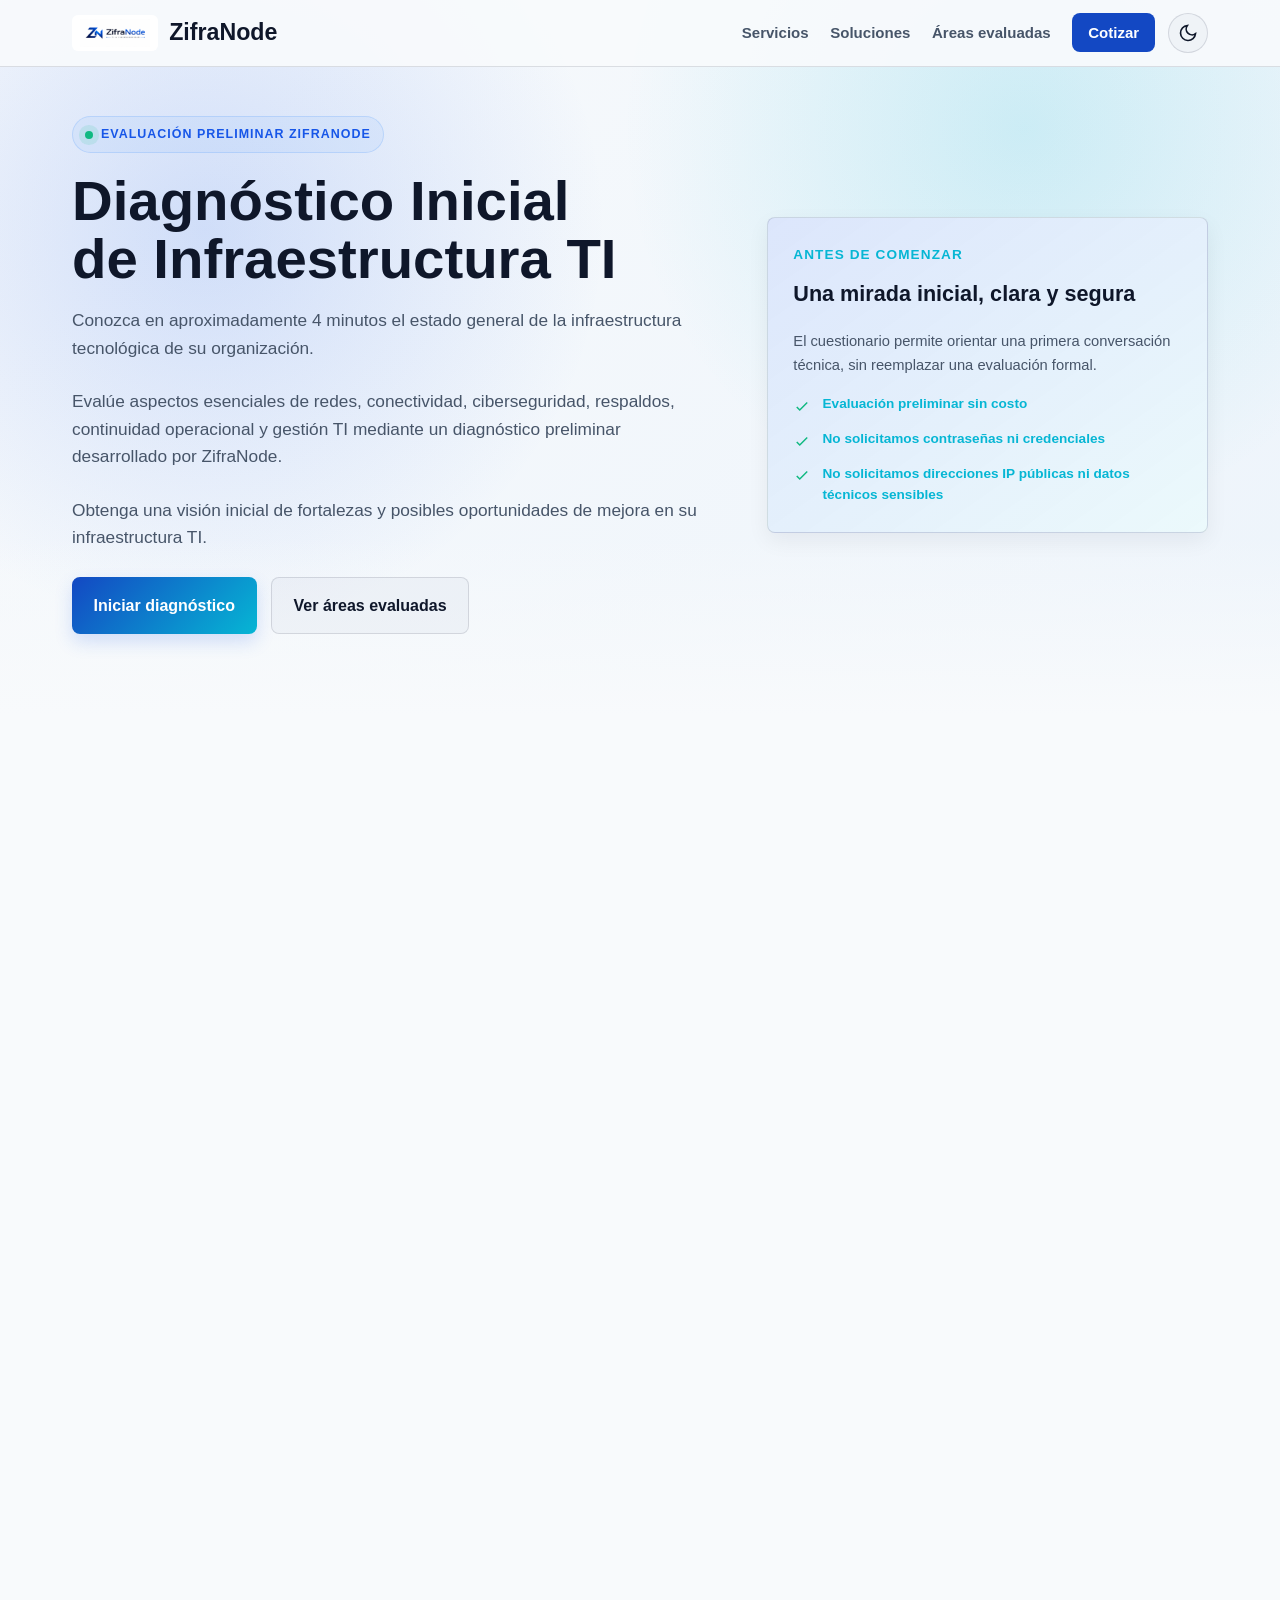
==== diagnostico/index.html @ 07d6a4cb "fix: corregir ruta pública de diagnóstico" ====
<!DOCTYPE html>
<html lang="es">

<head>
    <base href="/">
    <meta charset="UTF-8">
    <meta name="viewport" content="width=device-width, initial-scale=1.0">
    <title>Diagnóstico de Infraestructura TI | ZifraNode</title>
    <meta name="description" content="Evalúe de forma preliminar el estado de su red, ciberseguridad, respaldos y continuidad operacional con el Diagnóstico Inicial de Infraestructura TI de ZifraNode.">
    <meta name="author" content="ZifraNode">
    <meta property="og:title" content="Diagnóstico de Infraestructura TI | ZifraNode">
    <meta property="og:description" content="Evalúe de forma preliminar el estado de su red, ciberseguridad, respaldos y continuidad operacional con ZifraNode.">
    <meta property="og:type" content="website">
    <meta property="og:url" content="https://zifranode.cl/diagnostico">
    <meta property="og:image" content="https://zifranode.cl/logo.png">
    <link rel="canonical" href="https://zifranode.cl/diagnostico">
    <link rel="stylesheet" href="styles.css">
    <link rel="icon" type="image/png" href="logo_favicon.png">
</head>

<body>
    <header class="header">
        <div class="container">
            <div class="header-content">
                <a href="index.html" class="logo" aria-label="Ir al inicio de ZifraNode">
                    <img src="logo_header.png" alt="ZifraNode" class="logo-mark">
                    <span class="logo-text">ZifraNode</span>
                </a>
                <nav class="nav" aria-label="Navegación principal">
                    <ul class="nav-list">
                        <li><a href="index.html#servicios" class="nav-link">Servicios</a></li>
                        <li><a href="index.html#soluciones" class="nav-link">Soluciones</a></li>
                        <li><a href="#areas" class="nav-link">Áreas evaluadas</a></li>
                        <li><a href="index.html#contacto" class="nav-link btn-contact">Cotizar</a></li>
                    </ul>
                    <button id="theme-toggle" class="theme-toggle" aria-label="Cambiar tema">
                        <svg class="sun-icon" width="20" height="20" viewBox="0 0 24 24" fill="none" stroke="currentColor" stroke-width="2" aria-hidden="true"><circle cx="12" cy="12" r="5"></circle><line x1="12" y1="1" x2="12" y2="3"></line><line x1="12" y1="21" x2="12" y2="23"></line><line x1="4.22" y1="4.22" x2="5.64" y2="5.64"></line><line x1="18.36" y1="18.36" x2="19.78" y2="19.78"></line><line x1="1" y1="12" x2="3" y2="12"></line><line x1="21" y1="12" x2="23" y2="12"></line></svg>
                        <svg class="moon-icon" width="20" height="20" viewBox="0 0 24 24" fill="none" stroke="currentColor" stroke-width="2" aria-hidden="true"><path d="M21 12.79A9 9 0 1 1 11.21 3 7 7 0 0 0 21 12.79z"></path></svg>
                    </button>
                    <button class="mobile-toggle" aria-label="Abrir menú" aria-expanded="false"><span></span><span></span><span></span></button>
                </nav>
            </div>
        </div>
    </header>

    <main>
        <section class="hero diagnostic-hero" aria-labelledby="diagnostic-title">
            <div class="container hero-grid">
                <div class="hero-content">
                    <div class="hero-badge"><span class="badge-dot"></span><span>Evaluación preliminar ZifraNode</span></div>
                    <h1 id="diagnostic-title" class="hero-title">Diagnóstico Inicial de Infraestructura TI</h1>
                    <p class="hero-subtitle">Conozca en aproximadamente 4 minutos el estado general de la infraestructura tecnológica de su organización.</p>
                    <p class="hero-subtitle">Evalúe aspectos esenciales de redes, conectividad, ciberseguridad, respaldos, continuidad operacional y gestión TI mediante un diagnóstico preliminar desarrollado por ZifraNode.</p>
                    <p class="hero-subtitle">Obtenga una visión inicial de fortalezas y posibles oportunidades de mejora en su infraestructura TI.</p>
                    <div class="hero-cta"><a href="#" class="btn btn-primary" data-diagnostic-cta>Iniciar diagnóstico</a><a href="#areas" class="btn btn-secondary">Ver áreas evaluadas</a></div>
                </div>
                <aside class="signal-card brand-card diagnostic-summary" aria-label="Resumen del diagnóstico">
                    <span class="section-kicker">Antes de comenzar</span>
                    <h2>Una mirada inicial, clara y segura</h2>
                    <p>El cuestionario permite orientar una primera conversación técnica, sin reemplazar una evaluación formal.</p>
                    <ul class="diagnostic-summary-list">
                        <li><svg viewBox="0 0 24 24" fill="none" stroke="currentColor" stroke-width="2" aria-hidden="true"><path d="m5 12 4 4L19 6"></path></svg><span>Evaluación preliminar sin costo</span></li>
                        <li><svg viewBox="0 0 24 24" fill="none" stroke="currentColor" stroke-width="2" aria-hidden="true"><path d="m5 12 4 4L19 6"></path></svg><span>No solicitamos contraseñas ni credenciales</span></li>
                        <li><svg viewBox="0 0 24 24" fill="none" stroke="currentColor" stroke-width="2" aria-hidden="true"><path d="m5 12 4 4L19 6"></path></svg><span>No solicitamos direcciones IP públicas ni datos técnicos sensibles</span></li>
                    </ul>
                </aside>
            </div>
        </section>

        <section class="services" aria-labelledby="trust-title">
            <div class="container">
                <div class="section-header"><span class="section-kicker">Diseñado para orientar</span><h2 id="trust-title" class="section-title">Una primera señal para tomar mejores decisiones</h2></div>
                <div class="diagnostic-trust-grid">
                    <article class="diagnostic-trust-item"><svg viewBox="0 0 24 24" fill="none" stroke="currentColor" stroke-width="2" aria-hidden="true"><circle cx="12" cy="12" r="9"></circle><path d="M12 7v5l3 2"></path></svg><div><strong>Aproximadamente 4 minutos</strong><span>Un cuestionario breve y directo.</span></div></article>
                    <article class="diagnostic-trust-item"><svg viewBox="0 0 24 24" fill="none" stroke="currentColor" stroke-width="2" aria-hidden="true"><path d="M20 12v7a2 2 0 0 1-2 2H6a2 2 0 0 1-2-2v-7"></path><path d="M8 7V5a4 4 0 0 1 8 0v2"></path><rect x="6" y="7" width="12" height="8" rx="1"></rect></svg><div><strong>Información cuidada</strong><span>No se solicitan credenciales, IP públicas ni información sensible.</span></div></article>
                    <article class="diagnostic-trust-item"><svg viewBox="0 0 24 24" fill="none" stroke="currentColor" stroke-width="2" aria-hidden="true"><path d="M4 19V5"></path><path d="M4 19h16"></path><path d="m7 15 4-4 3 2 4-5"></path></svg><div><strong>Evaluación preliminar</strong><span>Sus respuestas serán analizadas para identificar fortalezas y áreas que podrían requerir revisión.</span></div></article>
                </div>
            </div>
        </section>

        <section id="areas" class="solutions" aria-labelledby="areas-title">
            <div class="container"><div class="section-header"><span class="section-kicker">Áreas evaluadas</span><h2 id="areas-title" class="section-title">Aspectos esenciales de su operación tecnológica</h2><p class="section-subtitle">Estas áreas sirven como guía inicial; no corresponden a una auditoría formal.</p></div>
                <div class="diagnostic-areas-grid">
                    <article class="diagnostic-area"><svg viewBox="0 0 24 24" fill="none" stroke="currentColor" stroke-width="2" aria-hidden="true"><rect x="3" y="3" width="18" height="6" rx="1"></rect><rect x="3" y="15" width="18" height="6" rx="1"></rect><path d="M7 6h.01M7 18h.01M11 6h6M11 18h6"></path></svg><h3>Red y conectividad</h3><p>Infraestructura de red, segmentación, cobertura WiFi y documentación.</p></article>
                    <article class="diagnostic-area"><svg viewBox="0 0 24 24" fill="none" stroke="currentColor" stroke-width="2" aria-hidden="true"><path d="M12 22s8-4 8-10V5l-8-3-8 3v7c0 6 8 10 8 10z"></path><path d="m9 12 2 2 4-4"></path></svg><h3>Ciberseguridad</h3><p>Controles perimetrales y autenticación multifactor.</p></article>
                    <article class="diagnostic-area"><svg viewBox="0 0 24 24" fill="none" stroke="currentColor" stroke-width="2" aria-hidden="true"><path d="M4 4h16v12H4z"></path><path d="M8 20h8M12 16v4"></path><path d="M8 8h8M8 11h5"></path></svg><h3>Respaldos</h3><p>Frecuencia de respaldo y capacidad de restauración.</p></article>
                    <article class="diagnostic-area"><svg viewBox="0 0 24 24" fill="none" stroke="currentColor" stroke-width="2" aria-hidden="true"><path d="M13 2 4 14h7l-1 8 9-12h-7z"></path></svg><h3>Continuidad operacional</h3><p>UPS, conectividad alternativa y procedimientos de contingencia.</p></article>
                    <article class="diagnostic-area"><svg viewBox="0 0 24 24" fill="none" stroke="currentColor" stroke-width="2" aria-hidden="true"><circle cx="12" cy="7" r="4"></circle><path d="M5.5 21a6.5 6.5 0 0 1 13 0"></path></svg><h3>Gestión TI</h3><p>Administración, soporte y mantenimiento preventivo.</p></article>
                </div>
            </div>
        </section>

        <section class="process diagnostic-process" aria-labelledby="process-title"><div class="container"><div class="section-header"><span class="section-kicker">Cómo funciona</span><h2 id="process-title" class="section-title">Tres pasos para una primera orientación</h2></div><div class="process-grid">
            <article class="process-step"><span>1</span><h3>Complete el diagnóstico</h3><p>Responda un breve cuestionario sobre la infraestructura tecnológica de su organización.</p></article>
            <article class="process-step"><span>2</span><h3>Procesamos sus respuestas</h3><p>ZifraNode aplica una metodología preliminar para identificar fortalezas, oportunidades de mejora y áreas que requieren mayor revisión.</p></article>
            <article class="process-step"><span>3</span><h3>Revise los próximos pasos</h3><p>Si lo solicita, ZifraNode puede revisar los resultados y orientar una evaluación técnica posterior.</p></article>
        </div></div></section>

        <section class="cta-band"><div class="container cta-content"><div><span class="section-kicker light">Diagnóstico inicial</span><h2>Comience con una visión general de su infraestructura TI.</h2><p>El cuestionario toma aproximadamente 4 minutos.</p></div><a href="#" class="btn btn-light" data-diagnostic-cta>Iniciar diagnóstico</a></div></section>

        <section class="diagnostic-note" aria-label="Información importante"><div class="container diagnostic-note-grid"><aside class="diagnostic-disclaimer"><h2>Alcance del diagnóstico</h2><p>Este diagnóstico tiene carácter preliminar y orientativo. Se basa exclusivamente en la información proporcionada por quien responde y no constituye una auditoría técnica, certificación, pentest ni evaluación formal de cumplimiento normativo.</p></aside><aside class="diagnostic-privacy"><h2>Privacidad</h2><p>Los datos proporcionados serán utilizados por ZifraNode SpA para gestionar el diagnóstico, elaborar una evaluación preliminar y atender solicitudes de contacto asociadas. No solicitamos ni almacenamos en esta landing información técnica sensible.</p></aside></div></section>
    </main>

    <footer class="footer"><div class="container"><div class="footer-content"><div class="footer-brand"><div class="footer-brand-name">ZifraNode</div><p>Infraestructura TI, redes, seguridad electrónica, automatización, soporte y monitoreo.</p></div><div class="footer-links"><div class="footer-column"><h4>Servicios</h4><ul><li><a href="index.html#servicios">Redes y WiFi</a></li><li><a href="index.html#servicios">Cableado estructurado</a></li><li><a href="index.html#servicios">CCTV y acceso</a></li></ul></div><div class="footer-column"><h4>Clientes</h4><ul><li><a href="index.html#soluciones">Empresas</a></li><li><a href="index.html#soluciones">Locales comerciales</a></li><li><a href="index.html#soluciones">Condominios y hogares</a></li></ul></div><div class="footer-column"><h4>Contacto</h4><ul><li><a href="mailto:contacto@zifranode.cl">contacto@zifranode.cl</a></li><li><a href="index.html#contacto">Solicitar cotización</a></li><li><a href="index.html#proceso">Proceso de trabajo</a></li></ul></div></div></div><div class="footer-bottom"><p>&copy; 2026 ZifraNode. Todos los derechos reservados.</p></div></div></footer>

    <script src="script.js"></script>
    <script src="diagnostico.js"></script>
</body>
</html>
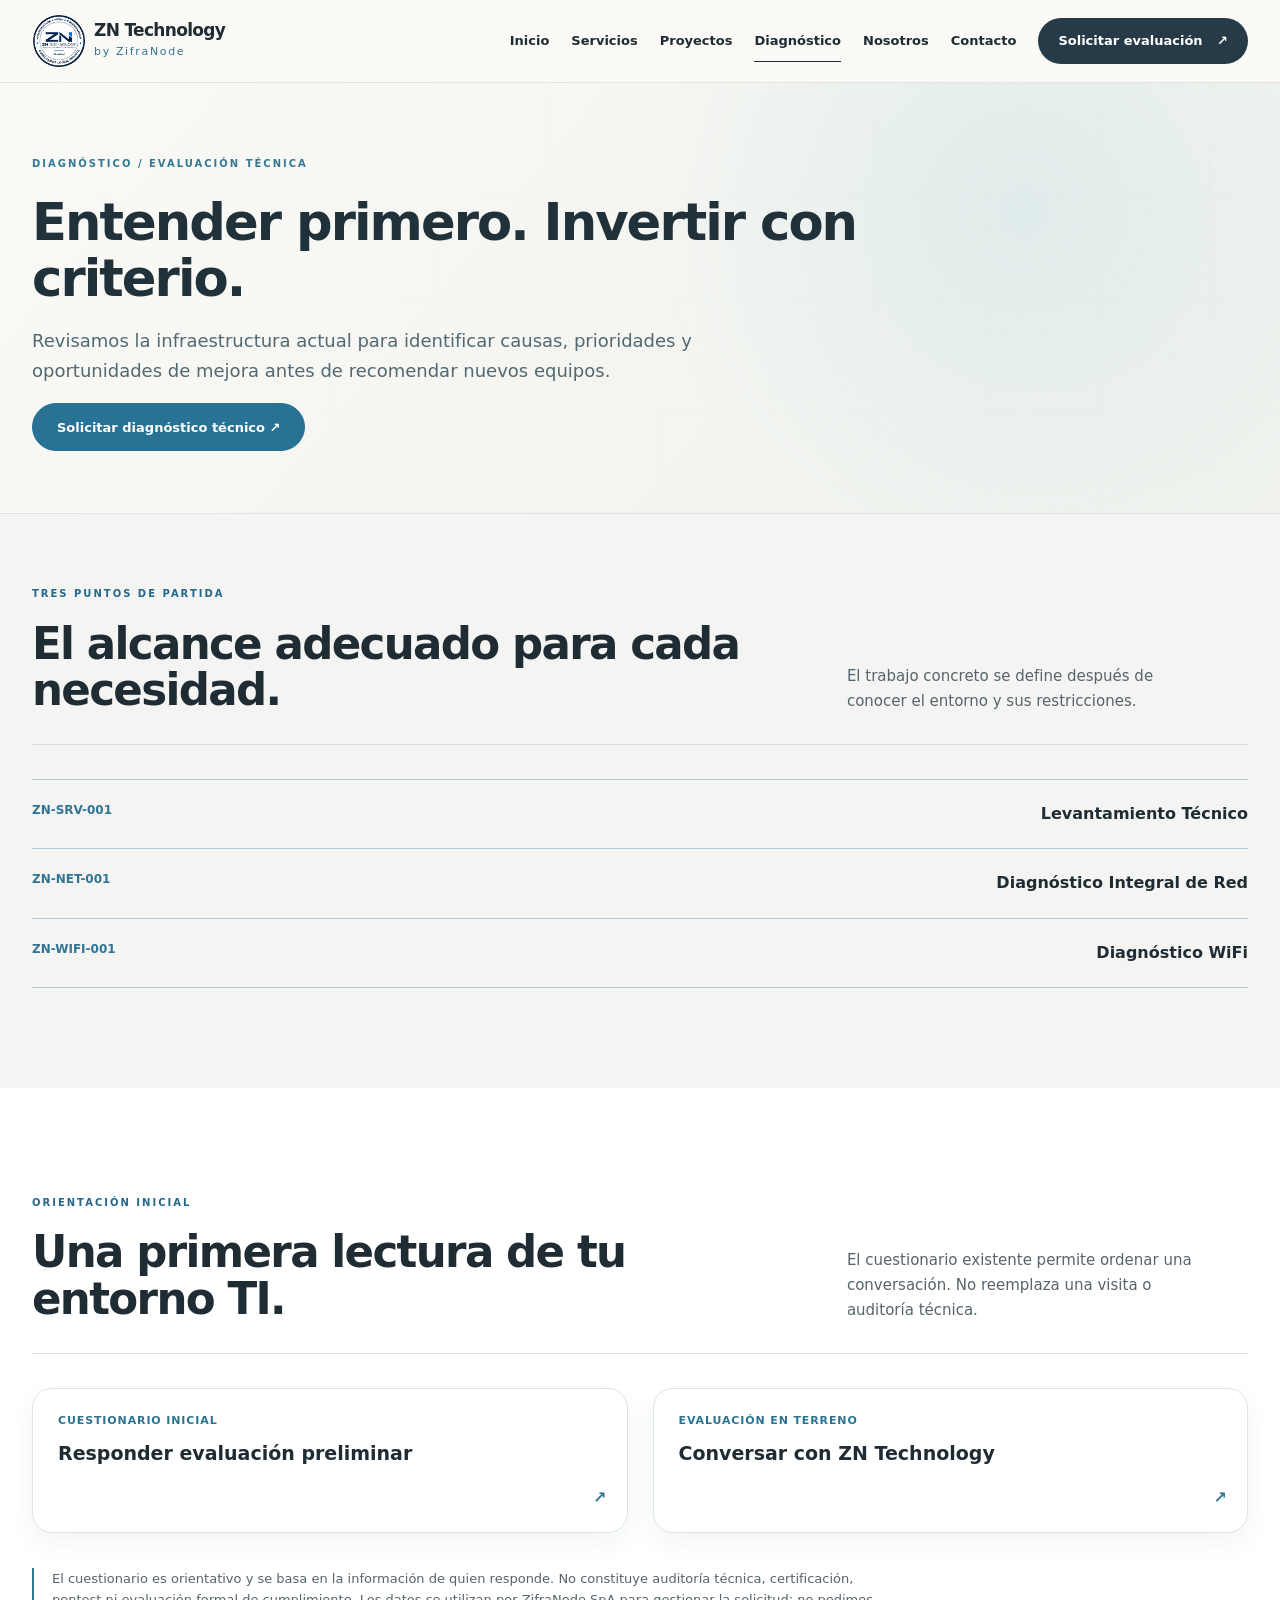
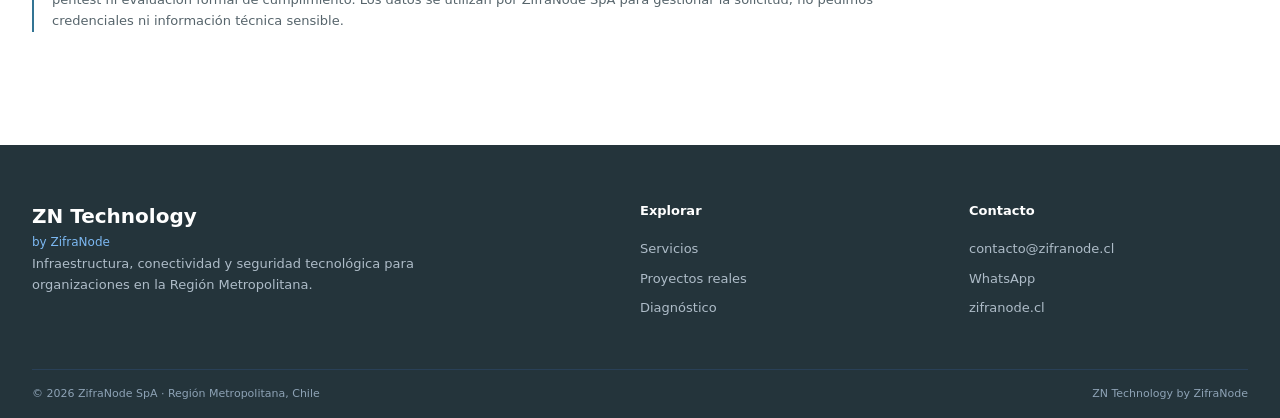
==== commit f5c9e58d: "feat: rediseñar sitio ZN y proteger tarjeta privada" ====
--- a/diagnostico/index.html
+++ b/diagnostico/index.html
@@ -1,109 +1,138 @@
-<!DOCTYPE html>
+<!doctype html>
 <html lang="es">
-
 <head>
-    <base href="/">
-    <meta charset="UTF-8">
-    <meta name="viewport" content="width=device-width, initial-scale=1.0">
-    <title>Diagnóstico de Infraestructura TI | ZifraNode</title>
-    <meta name="description" content="Evalúe de forma preliminar el estado de su red, ciberseguridad, respaldos y continuidad operacional con el Diagnóstico Inicial de Infraestructura TI de ZifraNode.">
-    <meta name="author" content="ZifraNode">
-    <meta property="og:title" content="Diagnóstico de Infraestructura TI | ZifraNode">
-    <meta property="og:description" content="Evalúe de forma preliminar el estado de su red, ciberseguridad, respaldos y continuidad operacional con ZifraNode.">
-    <meta property="og:type" content="website">
-    <meta property="og:url" content="https://zifranode.cl/diagnostico">
-    <meta property="og:image" content="https://zifranode.cl/logo.png">
-    <link rel="canonical" href="https://zifranode.cl/diagnostico">
-    <link rel="stylesheet" href="styles.css">
-    <link rel="icon" type="image/png" href="logo_favicon.png">
+<base href="/">
+<meta charset="utf-8">
+<meta name="viewport" content="width=device-width, initial-scale=1">
+<title>Diagnóstico técnico de redes y WiFi | ZN Technology by ZifraNode</title>
+<meta name="description" content="Levantamiento técnico, diagnóstico integral de red y diagnóstico WiFi para empresas en Santiago. Identifica la causa antes de invertir en equipamiento.">
+<link rel="canonical" href="https://zifranode.cl/diagnostico/">
+<meta property="og:type" content="website">
+<meta property="og:locale" content="es_CL">
+<meta property="og:title" content="Diagnóstico técnico de redes y WiFi | ZN Technology by ZifraNode">
+<meta property="og:description" content="Levantamiento técnico, diagnóstico integral de red y diagnóstico WiFi para empresas en Santiago. Identifica la causa antes de invertir en equipamiento.">
+<meta property="og:url" content="https://zifranode.cl/diagnostico/">
+<meta property="og:image" content="https://zifranode.cl/images/web/rack.webp">
+<link rel="icon" href="../logo_favicon.png" type="image/png">
+<link rel="stylesheet" href="../site.css?v=20261006-2">
+<link rel="stylesheet" href="../experience.css?v=8">
 </head>
-
 <body>
-    <header class="header">
-        <div class="container">
-            <div class="header-content">
-                <a href="index.html" class="logo" aria-label="Ir al inicio de ZifraNode">
-                    <img src="logo_header.png" alt="ZifraNode" class="logo-mark">
-                    <span class="logo-text">ZifraNode</span>
-                </a>
-                <nav class="nav" aria-label="Navegación principal">
-                    <ul class="nav-list">
-                        <li><a href="index.html#servicios" class="nav-link">Servicios</a></li>
-                        <li><a href="index.html#soluciones" class="nav-link">Soluciones</a></li>
-                        <li><a href="#areas" class="nav-link">Áreas evaluadas</a></li>
-                        <li><a href="index.html#contacto" class="nav-link btn-contact">Cotizar</a></li>
-                    </ul>
-                    <button id="theme-toggle" class="theme-toggle" aria-label="Cambiar tema">
-                        <svg class="sun-icon" width="20" height="20" viewBox="0 0 24 24" fill="none" stroke="currentColor" stroke-width="2" aria-hidden="true"><circle cx="12" cy="12" r="5"></circle><line x1="12" y1="1" x2="12" y2="3"></line><line x1="12" y1="21" x2="12" y2="23"></line><line x1="4.22" y1="4.22" x2="5.64" y2="5.64"></line><line x1="18.36" y1="18.36" x2="19.78" y2="19.78"></line><line x1="1" y1="12" x2="3" y2="12"></line><line x1="21" y1="12" x2="23" y2="12"></line></svg>
-                        <svg class="moon-icon" width="20" height="20" viewBox="0 0 24 24" fill="none" stroke="currentColor" stroke-width="2" aria-hidden="true"><path d="M21 12.79A9 9 0 1 1 11.21 3 7 7 0 0 0 21 12.79z"></path></svg>
-                    </button>
-                    <button class="mobile-toggle" aria-label="Abrir menú" aria-expanded="false"><span></span><span></span><span></span></button>
-                </nav>
-            </div>
-        </div>
-    </header>
-
-    <main>
-        <section class="hero diagnostic-hero" aria-labelledby="diagnostic-title">
-            <div class="container hero-grid">
-                <div class="hero-content">
-                    <div class="hero-badge"><span class="badge-dot"></span><span>Evaluación preliminar ZifraNode</span></div>
-                    <h1 id="diagnostic-title" class="hero-title">Diagnóstico Inicial de Infraestructura TI</h1>
-                    <p class="hero-subtitle">Conozca en aproximadamente 4 minutos el estado general de la infraestructura tecnológica de su organización.</p>
-                    <p class="hero-subtitle">Evalúe aspectos esenciales de redes, conectividad, ciberseguridad, respaldos, continuidad operacional y gestión TI mediante un diagnóstico preliminar desarrollado por ZifraNode.</p>
-                    <p class="hero-subtitle">Obtenga una visión inicial de fortalezas y posibles oportunidades de mejora en su infraestructura TI.</p>
-                    <div class="hero-cta"><a href="#" class="btn btn-primary" data-diagnostic-cta>Iniciar diagnóstico</a><a href="#areas" class="btn btn-secondary">Ver áreas evaluadas</a></div>
-                </div>
-                <aside class="signal-card brand-card diagnostic-summary" aria-label="Resumen del diagnóstico">
-                    <span class="section-kicker">Antes de comenzar</span>
-                    <h2>Una mirada inicial, clara y segura</h2>
-                    <p>El cuestionario permite orientar una primera conversación técnica, sin reemplazar una evaluación formal.</p>
-                    <ul class="diagnostic-summary-list">
-                        <li><svg viewBox="0 0 24 24" fill="none" stroke="currentColor" stroke-width="2" aria-hidden="true"><path d="m5 12 4 4L19 6"></path></svg><span>Evaluación preliminar sin costo</span></li>
-                        <li><svg viewBox="0 0 24 24" fill="none" stroke="currentColor" stroke-width="2" aria-hidden="true"><path d="m5 12 4 4L19 6"></path></svg><span>No solicitamos contraseñas ni credenciales</span></li>
-                        <li><svg viewBox="0 0 24 24" fill="none" stroke="currentColor" stroke-width="2" aria-hidden="true"><path d="m5 12 4 4L19 6"></path></svg><span>No solicitamos direcciones IP públicas ni datos técnicos sensibles</span></li>
-                    </ul>
-                </aside>
-            </div>
-        </section>
-
-        <section class="services" aria-labelledby="trust-title">
-            <div class="container">
-                <div class="section-header"><span class="section-kicker">Diseñado para orientar</span><h2 id="trust-title" class="section-title">Una primera señal para tomar mejores decisiones</h2></div>
-                <div class="diagnostic-trust-grid">
-                    <article class="diagnostic-trust-item"><svg viewBox="0 0 24 24" fill="none" stroke="currentColor" stroke-width="2" aria-hidden="true"><circle cx="12" cy="12" r="9"></circle><path d="M12 7v5l3 2"></path></svg><div><strong>Aproximadamente 4 minutos</strong><span>Un cuestionario breve y directo.</span></div></article>
-                    <article class="diagnostic-trust-item"><svg viewBox="0 0 24 24" fill="none" stroke="currentColor" stroke-width="2" aria-hidden="true"><path d="M20 12v7a2 2 0 0 1-2 2H6a2 2 0 0 1-2-2v-7"></path><path d="M8 7V5a4 4 0 0 1 8 0v2"></path><rect x="6" y="7" width="12" height="8" rx="1"></rect></svg><div><strong>Información cuidada</strong><span>No se solicitan credenciales, IP públicas ni información sensible.</span></div></article>
-                    <article class="diagnostic-trust-item"><svg viewBox="0 0 24 24" fill="none" stroke="currentColor" stroke-width="2" aria-hidden="true"><path d="M4 19V5"></path><path d="M4 19h16"></path><path d="m7 15 4-4 3 2 4-5"></path></svg><div><strong>Evaluación preliminar</strong><span>Sus respuestas serán analizadas para identificar fortalezas y áreas que podrían requerir revisión.</span></div></article>
-                </div>
-            </div>
-        </section>
-
-        <section id="areas" class="solutions" aria-labelledby="areas-title">
-            <div class="container"><div class="section-header"><span class="section-kicker">Áreas evaluadas</span><h2 id="areas-title" class="section-title">Aspectos esenciales de su operación tecnológica</h2><p class="section-subtitle">Estas áreas sirven como guía inicial; no corresponden a una auditoría formal.</p></div>
-                <div class="diagnostic-areas-grid">
-                    <article class="diagnostic-area"><svg viewBox="0 0 24 24" fill="none" stroke="currentColor" stroke-width="2" aria-hidden="true"><rect x="3" y="3" width="18" height="6" rx="1"></rect><rect x="3" y="15" width="18" height="6" rx="1"></rect><path d="M7 6h.01M7 18h.01M11 6h6M11 18h6"></path></svg><h3>Red y conectividad</h3><p>Infraestructura de red, segmentación, cobertura WiFi y documentación.</p></article>
-                    <article class="diagnostic-area"><svg viewBox="0 0 24 24" fill="none" stroke="currentColor" stroke-width="2" aria-hidden="true"><path d="M12 22s8-4 8-10V5l-8-3-8 3v7c0 6 8 10 8 10z"></path><path d="m9 12 2 2 4-4"></path></svg><h3>Ciberseguridad</h3><p>Controles perimetrales y autenticación multifactor.</p></article>
-                    <article class="diagnostic-area"><svg viewBox="0 0 24 24" fill="none" stroke="currentColor" stroke-width="2" aria-hidden="true"><path d="M4 4h16v12H4z"></path><path d="M8 20h8M12 16v4"></path><path d="M8 8h8M8 11h5"></path></svg><h3>Respaldos</h3><p>Frecuencia de respaldo y capacidad de restauración.</p></article>
-                    <article class="diagnostic-area"><svg viewBox="0 0 24 24" fill="none" stroke="currentColor" stroke-width="2" aria-hidden="true"><path d="M13 2 4 14h7l-1 8 9-12h-7z"></path></svg><h3>Continuidad operacional</h3><p>UPS, conectividad alternativa y procedimientos de contingencia.</p></article>
-                    <article class="diagnostic-area"><svg viewBox="0 0 24 24" fill="none" stroke="currentColor" stroke-width="2" aria-hidden="true"><circle cx="12" cy="7" r="4"></circle><path d="M5.5 21a6.5 6.5 0 0 1 13 0"></path></svg><h3>Gestión TI</h3><p>Administración, soporte y mantenimiento preventivo.</p></article>
-                </div>
-            </div>
-        </section>
-
-        <section class="process diagnostic-process" aria-labelledby="process-title"><div class="container"><div class="section-header"><span class="section-kicker">Cómo funciona</span><h2 id="process-title" class="section-title">Tres pasos para una primera orientación</h2></div><div class="process-grid">
-            <article class="process-step"><span>1</span><h3>Complete el diagnóstico</h3><p>Responda un breve cuestionario sobre la infraestructura tecnológica de su organización.</p></article>
-            <article class="process-step"><span>2</span><h3>Procesamos sus respuestas</h3><p>ZifraNode aplica una metodología preliminar para identificar fortalezas, oportunidades de mejora y áreas que requieren mayor revisión.</p></article>
-            <article class="process-step"><span>3</span><h3>Revise los próximos pasos</h3><p>Si lo solicita, ZifraNode puede revisar los resultados y orientar una evaluación técnica posterior.</p></article>
-        </div></div></section>
-
-        <section class="cta-band"><div class="container cta-content"><div><span class="section-kicker light">Diagnóstico inicial</span><h2>Comience con una visión general de su infraestructura TI.</h2><p>El cuestionario toma aproximadamente 4 minutos.</p></div><a href="#" class="btn btn-light" data-diagnostic-cta>Iniciar diagnóstico</a></div></section>
-
-        <section class="diagnostic-note" aria-label="Información importante"><div class="container diagnostic-note-grid"><aside class="diagnostic-disclaimer"><h2>Alcance del diagnóstico</h2><p>Este diagnóstico tiene carácter preliminar y orientativo. Se basa exclusivamente en la información proporcionada por quien responde y no constituye una auditoría técnica, certificación, pentest ni evaluación formal de cumplimiento normativo.</p></aside><aside class="diagnostic-privacy"><h2>Privacidad</h2><p>Los datos proporcionados serán utilizados por ZifraNode SpA para gestionar el diagnóstico, elaborar una evaluación preliminar y atender solicitudes de contacto asociadas. No solicitamos ni almacenamos en esta landing información técnica sensible.</p></aside></div></section>
-    </main>
-
-    <footer class="footer"><div class="container"><div class="footer-content"><div class="footer-brand"><div class="footer-brand-name">ZifraNode</div><p>Infraestructura TI, redes, seguridad electrónica, automatización, soporte y monitoreo.</p></div><div class="footer-links"><div class="footer-column"><h4>Servicios</h4><ul><li><a href="index.html#servicios">Redes y WiFi</a></li><li><a href="index.html#servicios">Cableado estructurado</a></li><li><a href="index.html#servicios">CCTV y acceso</a></li></ul></div><div class="footer-column"><h4>Clientes</h4><ul><li><a href="index.html#soluciones">Empresas</a></li><li><a href="index.html#soluciones">Locales comerciales</a></li><li><a href="index.html#soluciones">Condominios y hogares</a></li></ul></div><div class="footer-column"><h4>Contacto</h4><ul><li><a href="mailto:contacto@zifranode.cl">contacto@zifranode.cl</a></li><li><a href="index.html#contacto">Solicitar cotización</a></li><li><a href="index.html#proceso">Proceso de trabajo</a></li></ul></div></div></div><div class="footer-bottom"><p>&copy; 2026 ZifraNode. Todos los derechos reservados.</p></div></div></footer>
-
-    <script src="script.js"></script>
-    <script src="diagnostico.js"></script>
+<a class="skip-link" href="#contenido">Saltar al contenido</a>
+<header class="site-header">
+<div class="shell header-inner">
+<a class="brand" href="../index.html" aria-label="ZN Technology by ZifraNode, inicio">
+<img src="../images/web/logo-circular.webp" alt="" width="820" height="820">
+<span>
+<strong>ZN Technology</strong>
+<small>by ZifraNode</small>
+</span>
+</a>
+<button class="menu-toggle" type="button" aria-label="Abrir menú" aria-controls="main-nav" aria-expanded="false">
+<span>
+</span>
+<span>
+</span>
+<span>
+</span>
+</button>
+<nav id="main-nav" class="main-nav" aria-label="Navegación principal">
+<a href="../index.html">Inicio</a>
+<a href="../servicios.html">Servicios</a>
+<a href="../proyectos.html">Proyectos</a>
+<a href="../diagnostico/" aria-current="page">Diagnóstico</a>
+<a href="../index.html#nosotros">Nosotros</a>
+<a href="../index.html#contacto">Contacto</a>
+<a class="nav-cta" href="../index.html#contacto">Solicitar evaluación <span aria-hidden="true">↗</span>
+</a>
+</nav>
+</div>
+</header>
+<main id="contenido">
+<section class="inner-hero shell">
+<span class="eyebrow">Diagnóstico / Evaluación técnica</span>
+<h1>Entender primero. Invertir con criterio.</h1>
+<p>Revisamos la infraestructura actual para identificar causas, prioridades y oportunidades de mejora antes de recomendar nuevos equipos.</p>
+<a class="button button-primary" href="../index.html?service=diagnostico#contacto">Solicitar diagnóstico técnico ↗</a>
+</section>
+<section class="section section-soft">
+<div class="shell">
+<div class="section-heading">
+<div>
+<span class="eyebrow">Tres puntos de partida</span>
+<h2>El alcance adecuado para cada necesidad.</h2>
+</div>
+<p>El trabajo concreto se define después de conocer el entorno y sus restricciones.</p>
+</div>
+<div class="diagnostic-codes">
+<div>
+<span>ZN-SRV-001</span>
+<strong>Levantamiento Técnico</strong>
+</div>
+<div>
+<span>ZN-NET-001</span>
+<strong>Diagnóstico Integral de Red</strong>
+</div>
+<div>
+<span>ZN-WIFI-001</span>
+<strong>Diagnóstico WiFi</strong>
+</div>
+</div>
+</div>
+</section>
+<section class="section section-light">
+<div class="shell">
+<div class="section-heading">
+<div>
+<span class="eyebrow">Orientación inicial</span>
+<h2>Una primera lectura de tu entorno TI.</h2>
+</div>
+<p>El cuestionario existente permite ordenar una conversación. No reemplaza una visita o auditoría técnica.</p>
+</div>
+<div class="project-teasers">
+<a href="https://docs.google.com/forms/d/e/1FAIpQLSennBvy0Dwdfyt3EGAg03QvuGJSMTaUT6muJeSP2uI1cKd59Q/viewform?usp=publish-editor" target="_blank" rel="noopener noreferrer">
+<span>Cuestionario inicial</span>
+<strong>Responder evaluación preliminar</strong>
+<b aria-hidden="true">↗</b>
+</a>
+<a href="../index.html?service=diagnostico#contacto">
+<span>Evaluación en terreno</span>
+<strong>Conversar con ZN Technology</strong>
+<b aria-hidden="true">↗</b>
+</a>
+</div>
+<p class="diagnostic-disclaimer">El cuestionario es orientativo y se basa en la información de quien responde. No constituye auditoría técnica, certificación, pentest ni evaluación formal de cumplimiento. Los datos se utilizan por ZifraNode SpA para gestionar la solicitud; no pedimos credenciales ni información técnica sensible.</p>
+</div>
+</section>
+</main>
+<footer class="site-footer">
+<div class="shell footer-grid">
+<div>
+<div class="footer-brand">ZN Technology <em>by ZifraNode</em>
+</div>
+<p>Infraestructura, conectividad y seguridad tecnológica para organizaciones en la Región Metropolitana.</p>
+</div>
+<div>
+<strong>Explorar</strong>
+<a href="../servicios.html">Servicios</a>
+<a href="../proyectos.html">Proyectos reales</a>
+<a href="../diagnostico/">Diagnóstico</a>
+</div>
+<div>
+<strong>Contacto</strong>
+<a href="mailto:contacto@zifranode.cl">contacto@zifranode.cl</a>
+<a href="https://wa.me/56982874767?text=Hola%2C%20vi%20los%20servicios%20de%20ZN%20Technology%20y%20me%20gustar%C3%ADa%20solicitar%20una%20evaluaci%C3%B3n." target="_blank" rel="noopener noreferrer">WhatsApp</a>
+<a href="https://zifranode.cl/">zifranode.cl</a>
+</div>
+</div>
+<div class="shell footer-bottom">
+<span>© 2026 ZifraNode SpA · Región Metropolitana, Chile</span>
+<span>ZN Technology by ZifraNode</span>
+</div>
+</footer>
+<a class="whatsapp-float" href="https://wa.me/56982874767?text=Hola%2C%20vi%20los%20servicios%20de%20ZN%20Technology%20y%20me%20gustar%C3%ADa%20solicitar%20una%20evaluaci%C3%B3n." target="_blank" rel="noopener noreferrer" aria-label="Solicitar evaluación por WhatsApp"><span>WhatsApp ↗</span>
+</a>
+<script src="../site.js" defer>
+</script>
 </body>
 </html>
--- a/site.css
+++ b/site.css
@@ -0,0 +1,436 @@
+:root{--ink:#0d1b2b;--navy:#0b1f36;--blue:#1260b8;--line:#d8e0e9;--muted:#526477;--paper:#f5f7f9;--white:#fff;--max:1180px}
+*{box-sizing:border-box}
+html{scroll-behavior:smooth;scroll-padding-top:85px}
+body{margin:0;color:var(--ink);background:var(--white);font:16px/1.6 system-ui,-apple-system,BlinkMacSystemFont,"Segoe UI",sans-serif}
+img{display:block;max-width:100%}
+a{color:inherit;text-decoration:none}
+button,input,select,textarea{font:inherit}
+button{cursor:pointer}
+a:focus-visible,button:focus-visible,input:focus-visible,select:focus-visible,textarea:focus-visible{outline:3px solid #52a9ff;outline-offset:3px}
+.shell{width:min(calc(100% - 48px),var(--max));margin-inline:auto}
+.skip-link{position:absolute;left:15px;top:-80px;background:#fff;padding:12px;z-index:30}
+.skip-link:focus{top:12px}
+.site-header{position:sticky;top:0;z-index:20;background:rgba(255,255,255,.97);border-bottom:1px solid var(--line);backdrop-filter:blur(12px)}
+.header-inner{min-height:76px;display:flex;align-items:center;justify-content:space-between;gap:24px}
+.brand{display:flex;align-items:center;gap:8px;min-width:220px}
+.brand img{width:58px;height:42px;object-fit:cover;object-position:center}
+.brand strong{display:block;font-size:17px;line-height:1.1;letter-spacing:-.04em}
+.brand small{display:block;color:var(--blue);font-size:11px;letter-spacing:.12em;margin-top:3px}
+.main-nav{display:flex;align-items:center;gap:22px;font-size:13px;font-weight:650}
+.main-nav>a:not(.nav-cta){padding:10px 0;border-bottom:2px solid transparent}
+.main-nav>a:hover,.main-nav>a[aria-current]{color:var(--blue);border-color:var(--blue)}
+.nav-cta{background:var(--navy);color:#fff;padding:11px 15px;border-radius:4px;white-space:nowrap}
+.nav-cta:hover,.button-primary:hover{background:#155ba9}
+.nav-cta span,.button span:last-child{margin-left:10px}
+.menu-toggle{display:none}
+.eyebrow{display:inline-flex;align-items:center;gap:10px;font-size:11px;font-weight:800;letter-spacing:.14em;text-transform:uppercase;color:var(--blue)}
+.eyebrow-line{height:2px;width:24px;background:currentColor}
+h1,h2,h3,p{margin-top:0}
+h1,h2,h3{line-height:1.12;letter-spacing:-.045em}
+h1{font-size:clamp(42px,4.6vw,64px)}
+h2{font-size:clamp(32px,3.4vw,48px)}
+h3{font-size:clamp(22px,2vw,30px)}
+h1 em,h2 em{font-style:normal;color:var(--blue)}
+p{color:var(--muted)}
+.hero{min-height:610px;display:grid;grid-template-columns:1.03fr .97fr;gap:56px;align-items:center;padding-top:70px;padding-bottom:58px}
+.hero h1{margin:22px 0 25px}
+.hero-copy>p{font-size:18px;max-width:610px}
+.actions{display:flex;align-items:center;gap:21px;flex-wrap:wrap;margin:32px 0}
+.button{display:inline-flex;align-items:center;justify-content:center;min-height:48px;padding:12px 20px;border:1px solid transparent;border-radius:4px;font-size:13px;font-weight:750;transition:background .2s,color .2s,transform .2s}
+.button:hover{transform:translateY(-2px)}
+.button-primary{background:var(--blue);color:#fff}
+.button-text{color:var(--ink);border-bottom:1px solid var(--ink);border-radius:0;padding-inline:0}
+.button-outline{color:#fff;border-color:#8b9bac}
+.button-outline:hover{background:#fff;color:var(--ink)}
+.hero-proof{display:flex;flex-wrap:wrap;gap:16px;margin-top:52px;padding-top:19px;border-top:1px solid var(--line);color:#697b8b;font-size:12px}
+.hero-proof span:before{content:'✓';color:var(--blue);margin-right:7px}
+.hero-visual{position:relative;height:500px;overflow:hidden;background:#d6dee5}
+.hero-visual>img{width:100%;height:100%;object-fit:cover}
+.hero-visual-caption{position:absolute;bottom:0;left:0;right:0;padding:28px;color:#fff;background:linear-gradient(transparent,rgba(3,19,35,.86))}
+.hero-visual-caption span{display:block;font-size:10px;letter-spacing:.14em;margin-bottom:6px}
+.hero-visual-caption strong{font-size:19px}
+.photo-strip{display:grid;grid-template-columns:repeat(3,1fr);gap:12px;padding-bottom:20px}
+.photo-strip img{width:100%;height:150px;object-fit:cover}
+.section{padding:96px 0}
+.section-light{background:#fff}
+.section-soft{background:#edf2f6}
+.section-ink{background:var(--navy);color:#fff}
+.section-ink p,.section-ink .eyebrow{color:#a9c7e7}
+.section-heading{display:grid;grid-template-columns:1.3fr .7fr;gap:60px;align-items:end;margin-bottom:39px}
+.section-heading h2{max-width:720px;margin:15px 0 0}
+.section-heading p{max-width:350px;margin:0}
+.service-grid{display:grid;grid-template-columns:repeat(5,1fr);border-top:1px solid var(--line);border-left:1px solid var(--line)}
+.service-tile{min-height:230px;position:relative;padding:23px;border-right:1px solid var(--line);border-bottom:1px solid var(--line);transition:background .2s}
+.service-tile:hover{background:#eef5fc}
+.tile-number{font-size:11px;color:var(--blue);font-weight:800}
+.service-tile h3{font-size:20px;margin:26px 0 12px}
+.service-tile p{font-size:13px;line-height:1.5;margin:0;padding-bottom:15px}
+.tile-arrow{position:absolute;right:20px;bottom:16px;color:var(--blue)}
+.section-link{display:inline-block;color:var(--blue);font-size:13px;font-weight:800;border-bottom:1px solid var(--blue);padding-bottom:4px;margin-top:24px}
+.problem-layout{display:grid;grid-template-columns:1fr 1.2fr;gap:90px}
+.problem-layout h2{margin:20px 0}
+.problem-layout p{font-size:18px;max-width:430px}
+.problem-list{display:grid;grid-template-columns:1fr 1fr;gap:0 25px}
+.problem-list div{padding:13px 0;border-bottom:1px solid #34485b;font-size:14px}
+.problem-list span{color:#66adf8;margin-right:13px}
+.featured-project{display:grid;grid-template-columns:1.05fr .95fr;background:var(--paper)}
+.featured-images{height:430px;display:grid;grid-template-columns:2fr 1fr;gap:5px;overflow:hidden}
+.featured-images img{width:100%;height:100%;object-fit:cover}
+.featured-copy{padding:46px}
+.featured-copy h3{font-size:35px;margin:20px 0}
+.tags{display:flex;flex-wrap:wrap;gap:7px;margin-top:22px}
+.tags span,.detail-pills li{border:1px solid #c9d5df;padding:6px 10px;font-size:11px;color:#40566d;list-style:none}
+.project-teasers{display:grid;grid-template-columns:1fr 1fr;gap:20px;margin-top:20px}
+.project-teasers a{position:relative;border:1px solid var(--line);padding:25px;min-height:122px}
+.project-teasers a:hover{background:#f2f7fc}
+.project-teasers span{display:block;color:var(--blue);font-size:11px;font-weight:800;text-transform:uppercase;letter-spacing:.08em}
+.project-teasers strong{display:block;font-size:18px;margin:11px 30px 0 0;line-height:1.3}
+.project-teasers b{position:absolute;right:20px;bottom:20px;color:var(--blue)}
+.steps{display:grid;grid-template-columns:repeat(6,1fr);list-style:none;padding:0;margin:45px 0 0;border-top:1px solid #c4d1dc}
+.steps li{padding:18px 12px 0 0}
+.steps span{display:block;color:var(--blue);font-size:12px;font-weight:800;margin-bottom:24px}
+.steps strong{font-size:16px}
+.diagnostic-band{background:#e5f0fb}
+.diagnostic-layout{display:grid;grid-template-columns:1fr 1fr;gap:100px;align-items:center}
+.diagnostic-layout h2{margin:18px 0}
+.diagnostic-layout p{max-width:490px}
+.diagnostic-codes{border-top:1px solid #adcadf}
+.diagnostic-codes div{display:flex;justify-content:space-between;gap:20px;padding:21px 0;border-bottom:1px solid #adcadf}
+.diagnostic-codes span{font-size:12px;color:var(--blue);font-weight:800}
+.diagnostic-codes strong{font-size:16px;text-align:right}
+.sectors h2{max-width:760px;margin:15px 0 35px}
+.sector-list{display:flex;flex-wrap:wrap;gap:9px}
+.sector-list span{border:1px solid var(--line);padding:11px 17px;font-size:13px;font-weight:600}
+.about-section{background:#f0f3f5}
+.about-grid{display:grid;grid-template-columns:1fr 1fr;gap:100px}
+.about-grid h2{margin:18px 0}
+.about-grid p{font-size:18px}
+.contact-section{background:#f8fafb}
+.contact-grid{display:grid;grid-template-columns:.9fr 1.1fr;gap:95px}
+.contact-grid h2{margin:18px 0 20px}
+.contact-methods{margin-top:35px;display:grid;border-top:1px solid var(--line)}
+.contact-methods>a,.contact-methods>span{display:flex;justify-content:space-between;padding:12px 0;border-bottom:1px solid var(--line);font-size:14px}
+.contact-methods a:hover{color:var(--blue)}
+.contact-form{padding:34px;background:#fff;border:1px solid var(--line)}
+.contact-form label{display:block;font-size:12px;font-weight:750;margin-bottom:16px}
+.contact-form input,.contact-form select,.contact-form textarea{display:block;width:100%;margin-top:6px;background:#f7f9fb;border:1px solid #cbd7e2;border-radius:2px;padding:11px;color:var(--ink);font-size:14px}
+.contact-form textarea{resize:vertical}
+.field-row{display:grid;grid-template-columns:1fr 1fr;gap:16px}
+.contact-form .honey{position:absolute;left:-10000px;width:1px;height:1px}
+.contact-form button{width:100%}
+.contact-form button:disabled{opacity:.65;cursor:wait}
+.contact-form #form-result{min-height:20px;margin:10px 0 0;font-size:13px}
+.site-footer{background:#071522;color:#fff;padding:55px 0 0}
+.site-footer p{color:#aebcc8;max-width:390px;font-size:13px}
+.footer-grid{display:grid;grid-template-columns:2fr 1fr 1fr;gap:50px;padding-bottom:50px}
+.footer-grid>div:not(:first-child){display:flex;flex-direction:column;gap:8px;font-size:13px}
+.footer-grid strong{margin-bottom:9px}
+.footer-grid a{color:#aebcc8}
+.footer-grid a:hover{color:#fff}
+.footer-brand{font-weight:800;font-size:20px}
+.footer-brand em{display:block;font-size:12px;color:#7cb8f2;font-style:normal;font-weight:500}
+.footer-bottom{border-top:1px solid #294057;display:flex;justify-content:space-between;padding:15px 0;color:#8da2b5;font-size:11px}
+.whatsapp-float{position:fixed;z-index:15;right:20px;bottom:20px;background:#1b6f48;color:white;padding:11px 15px;border-radius:40px;box-shadow:0 8px 25px #0715223d;font-size:12px;font-weight:800}
+.whatsapp-float span{margin-left:5px}
+.inner-hero{padding-top:90px;padding-bottom:75px}
+.inner-hero h1{max-width:900px;margin:20px 0}
+.inner-hero p{font-size:19px;max-width:690px}
+.details-list{display:grid;gap:20px}
+.detail-card{scroll-margin-top:90px;display:grid;grid-template-columns:40% 60%;border:1px solid var(--line);min-height:350px}
+.detail-image{background:#e7eef3;min-height:300px;display:flex;align-items:center;justify-content:center}
+.detail-image img{width:100%;height:100%;max-height:440px;object-fit:cover}
+.detail-initial{font-weight:800;color:#8aabc7;letter-spacing:.2em}
+.detail-content{padding:40px}
+.detail-content h2{margin:12px 0;font-size:35px}
+.detail-content p{max-width:560px}
+.detail-pills{display:flex;flex-wrap:wrap;gap:7px;padding:0;margin:24px 0 0}
+.technology-line{font-size:13px;margin-top:20px}
+.short-cta{display:flex;justify-content:space-between;align-items:center;gap:30px}
+.short-cta h2{margin:0;max-width:650px}
+.project-case{scroll-margin-top:95px;border-top:1px solid var(--line);padding:50px 0 65px}
+.project-case-heading{max-width:810px}
+.project-case-heading h2{margin:14px 0}
+.project-case-heading p{font-size:18px}
+.project-gallery{display:grid;grid-template-columns:repeat(4,1fr);gap:9px;margin:27px 0}
+.project-gallery img{width:100%;height:220px;object-fit:cover}
+.project-facts{display:grid;grid-template-columns:repeat(3,1fr);gap:30px;margin-top:26px}
+.project-fact{border-left:2px solid var(--blue);padding-left:18px}
+.project-fact h3{font-size:17px;margin:0 0 9px}
+.project-fact p{font-size:14px}
+.project-case .tags{margin-top:30px}
+@media(max-width:1080px){.main-nav{gap:12px;font-size:12px}
+.brand{min-width:180px}
+.service-grid{grid-template-columns:repeat(3,1fr)}
+.hero{gap:30px}
+.hero-visual{height:440px}
+}
+@media(max-width:800px){.shell{width:min(calc(100% - 32px),var(--max))}
+.header-inner{min-height:68px}
+.menu-toggle{display:flex;flex-direction:column;gap:5px;background:none;border:0;padding:8px}
+.menu-toggle span{width:24px;height:2px;background:var(--ink)}
+.main-nav{display:none;position:absolute;top:68px;left:0;right:0;background:#fff;border-bottom:1px solid var(--line);padding:12px 16px 20px;box-shadow:0 16px 24px #0b1f361c;flex-direction:column;align-items:stretch;gap:0}
+.main-nav.open{display:flex}
+.main-nav a{padding:10px 4px!important}
+.main-nav .nav-cta{margin-top:8px;text-align:center}
+.hero,.section-heading,.problem-layout,.diagnostic-layout,.about-grid,.contact-grid{grid-template-columns:1fr}
+.hero{padding-top:50px;gap:30px}
+.hero h1{font-size:clamp(38px,8vw,58px)}
+.hero-visual{height:400px}
+.hero-proof{margin-top:24px}
+.section{padding:68px 0}
+.section-heading{gap:15px}
+.section-heading p{max-width:600px}
+.problem-layout,.diagnostic-layout,.about-grid,.contact-grid{gap:35px}
+.featured-project{grid-template-columns:1fr}
+.featured-images{height:320px}
+.steps{grid-template-columns:repeat(3,1fr);gap:25px 0}
+.detail-card{grid-template-columns:1fr}
+.detail-image{height:320px}
+.project-gallery{grid-template-columns:repeat(2,1fr)}
+.project-gallery img{height:210px}
+}
+@media(max-width:560px){h1{font-size:39px}
+h2{font-size:33px}
+.hero{padding-top:42px}
+.hero-copy>p,.inner-hero p{font-size:16px}
+.hero-visual{height:360px}
+.photo-strip{gap:5px}
+.photo-strip img{height:100px}
+.service-grid{grid-template-columns:repeat(2,1fr)}
+.service-tile{padding:16px;min-height:225px}
+.service-tile h3{font-size:17px;margin-top:17px}
+.service-tile p{font-size:12px}
+.problem-list{grid-template-columns:1fr}
+.featured-images{height:260px}
+.featured-copy{padding:24px}
+.featured-copy h3{font-size:29px}
+.project-teasers,.field-row,.footer-grid,.project-facts{grid-template-columns:1fr}
+.steps{grid-template-columns:repeat(2,1fr)}
+.diagnostic-codes div{display:block}
+.diagnostic-codes strong{display:block;text-align:left;margin-top:5px}
+.contact-form{padding:20px}
+.footer-grid{gap:25px}
+.footer-bottom{display:block}
+.whatsapp-float span{display:none}
+.detail-content{padding:24px}
+.detail-content h2{font-size:30px}
+.project-gallery img{height:160px}
+.short-cta{display:block}
+.short-cta .button{margin-top:20px}
+}
+@media(prefers-reduced-motion:reduce){html{scroll-behavior:auto}
+*,*:before,*:after{transition:none!important}
+}
+
+.diagnostic-disclaimer{margin-top:35px;max-width:850px;font-size:13px;border-left:2px solid var(--blue);padding-left:18px}
+
+
+/* Refinamiento visual: fotografía, proporciones y movimiento discreto. */
+:root{--ink:#102238;--navy:#10263d;--blue:#1763af;--line:#d9e3e8;--muted:#56697a;--paper:#f2f5f6}
+body{background:#fbfcfc}
+.site-header{box-shadow:0 8px 28px rgba(13,34,54,.035)}
+.nav-cta,.button-primary{border-radius:7px}
+.brand img{width:60px;height:44px}
+h1,h2,h3{letter-spacing:-.052em}
+.hero{grid-template-columns:1.04fr .96fr;gap:clamp(36px,5vw,86px);min-height:660px;padding-top:54px;padding-bottom:86px}
+.hero h1{font-size:clamp(43px,4.25vw,61px);max-width:670px}
+.hero-copy>p{max-width:570px;line-height:1.7}
+.hero-proof{margin-top:40px}
+.hero-visual{height:535px;border-radius:4px 44px 4px 44px;box-shadow:0 30px 55px rgba(11,35,57,.13)}
+.hero-visual>img{object-position:center}
+.hero-visual-caption{padding:42px 34px 28px;background:linear-gradient(0deg,rgba(7,24,41,.86),transparent 82%)}
+.hero-visual-caption strong{font-size:18px;font-weight:650}
+.fieldwork{display:grid;grid-template-columns:.75fr 1.2fr 1fr;grid-template-rows:108px 330px;gap:14px;margin-top:-20px;margin-bottom:28px}
+.fieldwork-intro{grid-column:1;grid-row:1;display:flex;flex-direction:column;justify-content:end;padding-right:16px}
+.fieldwork-intro p{margin:8px 0 0;font-size:14px;line-height:1.35;font-weight:650;color:var(--ink)}
+.fieldwork-shot{position:relative;min-width:0;margin:0;overflow:hidden;background:#dbe3e8;border-radius:5px 22px 5px 22px}
+.fieldwork-shot--tall{grid-column:1;grid-row:2}
+.fieldwork-shot--wide{grid-column:2;grid-row:1/3}
+.fieldwork-shot--access{grid-column:3;grid-row:1/3}
+.fieldwork-shot img{width:100%;height:100%;object-fit:cover;transition:transform .5s ease}
+.fieldwork-shot:hover img{transform:scale(1.035)}
+.fieldwork-shot--wide img{object-position:center 47%}
+.fieldwork-shot--access img{object-position:center 52%}
+.fieldwork-shot figcaption{position:absolute;left:0;right:0;bottom:0;display:flex;justify-content:space-between;gap:10px;padding:31px 18px 14px;color:#fff;background:linear-gradient(transparent,rgba(8,29,46,.82));font-size:12px;font-weight:700}
+.fieldwork-shot figcaption span{font-size:10px;font-weight:600;letter-spacing:.1em}
+.section{padding-block:105px}
+.section-heading{margin-bottom:42px}
+.service-grid{display:grid;grid-template-columns:repeat(12,minmax(0,1fr));gap:12px;border:0}
+.service-tile{grid-column:span 3;min-height:213px;padding:22px 22px 46px;background:#f3f6f7;border:1px solid transparent;border-radius:5px 18px 5px 18px;transition:transform .24s ease,box-shadow .24s ease,background .24s ease}
+.service-tile:nth-child(-n+2){grid-column:span 6;min-height:235px;padding:30px 34px}
+.service-tile:first-child{background:#173a5a;color:#fff}
+.service-tile:nth-child(2){background:#e6eff6}
+.service-tile:hover{background:#e9f2f7;transform:translateY(-4px);box-shadow:0 17px 34px rgba(12,39,65,.09)}
+.service-tile:first-child:hover{background:#1d4a70}
+.service-tile:first-child p,.service-tile:first-child .tile-number,.service-tile:first-child .tile-arrow{color:#d6e9f6}
+.service-tile h3{font-size:19px;margin:21px 0 10px}
+.service-tile:nth-child(-n+2) h3{font-size:27px;margin-top:26px}
+.service-tile p{line-height:1.55}
+.service-tile:first-child p{max-width:320px}
+.tile-arrow{bottom:16px;right:18px;font-size:18px}
+.section-ink{background:#112a43}
+.problem-layout{align-items:center;gap:110px}
+.problem-list div{padding:16px 0;border-color:#3c566d;transition:padding-left .2s ease,color .2s ease}
+.problem-list div:hover{padding-left:7px;color:#d6e9f6}
+.featured-project{overflow:hidden;background:#f1f5f6;border-radius:5px 30px 5px 30px}
+.featured-images{height:440px;grid-template-columns:1.25fr 1fr;gap:8px}
+.featured-images img{object-position:center}
+.featured-copy{padding:54px 50px}
+.featured-copy p{line-height:1.7}
+.project-teasers a{border:0;border-bottom:1px solid var(--line);padding-left:0;transition:padding-left .2s ease}
+.project-teasers a:hover{background:transparent;padding-left:8px}
+.steps{border-top:0;gap:18px}
+.steps li{position:relative;padding:30px 10px 0;border-top:2px solid #b9cbd6}
+.steps li:before{content:'';position:absolute;top:-6px;left:0;width:10px;height:10px;border-radius:50%;background:var(--blue)}
+.steps span{margin-bottom:18px}
+.diagnostic-band{background:#e7eff2}
+.diagnostic-codes div{transition:padding-left .2s ease}
+.diagnostic-codes div:hover{padding-left:8px}
+.sector-list span{border:0;background:#eef3f5;border-radius:999px;padding:10px 17px}
+.about-section{position:relative;overflow:hidden;background:#e9eff1}
+.about-grid{grid-template-columns:1fr 1fr;gap:100px;align-items:center}
+.about-identity h2{max-width:560px;margin:16px 0 0}
+.about-seal{width:min(300px,70%);margin:40px 0 -55px 20px;filter:drop-shadow(0 18px 18px rgba(15,42,68,.13))}
+.about-seal img{width:100%;height:auto}
+.about-copy{max-width:540px}
+.about-rule{display:block;width:52px;height:3px;background:var(--blue);margin-bottom:26px}
+.about-copy p{font-size:18px;line-height:1.78}
+.about-copy .section-link{margin-top:10px}
+.contact-section{background:#f8faf9}
+.contact-form{border:1px solid #e5ebee;border-radius:5px 24px 5px 24px;box-shadow:0 22px 50px rgba(18,48,73,.055)}
+.contact-form input,.contact-form select,.contact-form textarea{border-radius:5px;background:#f7f9fa}
+.inner-hero{padding-block:100px 85px}
+.detail-card{overflow:hidden;border:1px solid #e5ebee;border-radius:5px 22px 5px 22px;background:#fff}
+.detail-image{overflow:hidden}
+.detail-image img{transition:transform .5s ease}
+.detail-card:hover .detail-image img{transform:scale(1.025)}
+.project-gallery{gap:12px}
+.project-gallery img{border-radius:4px 14px 4px 14px}
+.project-fact{border-left-color:#79a7c8}
+/* El contenido sigue visible si JavaScript o las preferencias de movimiento lo impiden. */
+@media(prefers-reduced-motion:no-preference){.has-motion .reveal{opacity:0;transform:translateY(18px);transition:opacity .65s ease,transform .65s ease}.has-motion .reveal.is-visible{opacity:1;transform:none}}
+@media(max-width:1080px){.hero{gap:32px}.hero-visual{height:470px}.service-tile{grid-column:span 6}.service-tile:nth-child(-n+2){grid-column:span 6}.fieldwork{grid-template-rows:90px 280px}}
+@media(max-width:800px){.hero{grid-template-columns:1fr;min-height:0;padding-block:56px 64px}.hero h1{font-size:clamp(39px,7vw,58px)}.hero-visual{height:430px}.fieldwork{grid-template-columns:1fr 1fr;grid-template-rows:110px 280px 230px;margin-top:0}.fieldwork-intro{grid-column:1/3;grid-row:1}.fieldwork-shot--tall{grid-column:1;grid-row:2}.fieldwork-shot--wide{grid-column:2;grid-row:2}.fieldwork-shot--access{grid-column:1/3;grid-row:3}.about-grid{gap:35px}.about-seal{width:250px;margin-bottom:0}}
+@media(max-width:560px){.hero{padding-block:43px 50px}.hero h1{font-size:clamp(37px,9vw,45px)}.hero-visual{height:340px;border-radius:4px 28px 4px 28px}.hero-visual-caption{padding:28px 19px 17px}.hero-visual-caption strong{font-size:15px}.fieldwork{grid-template-columns:1fr 1fr;grid-template-rows:95px 205px 190px;gap:7px;margin-bottom:0}.fieldwork-shot{border-radius:4px 15px 4px 15px}.fieldwork-shot figcaption{padding:20px 9px 9px;font-size:10px}.fieldwork-shot figcaption span{display:none}.fieldwork-intro p{font-size:14px}.section{padding-block:70px}.service-grid{grid-template-columns:repeat(2,minmax(0,1fr));gap:8px}.service-tile,.service-tile:nth-child(-n+2){grid-column:span 1;min-height:205px;padding:18px 16px 34px}.service-tile:nth-child(-n+2) h3,.service-tile h3{font-size:17px;margin:19px 0 10px}.service-tile p{font-size:12px}.featured-images{height:260px}.featured-copy{padding:27px}.about-grid{display:flex;flex-direction:column;align-items:flex-start}.about-seal{width:190px;margin:24px 0 0}.about-copy p{font-size:16px}.project-gallery img{height:155px}}
+
+/* Casos de éxito: índice compacto y lectura por etapas. */
+.project-index{display:grid;grid-template-columns:repeat(3,minmax(0,1fr));gap:0 22px;padding-bottom:55px}
+.project-index-link{display:flex;gap:14px;align-items:flex-start;padding:18px 4px 19px;border-top:1px solid var(--line);font-size:14px;line-height:1.35;transition:padding-left .2s ease,color .2s ease}
+.project-index-link:hover{padding-left:10px;color:var(--blue)}
+.project-index-link span{font-size:11px;font-weight:800;color:var(--blue);padding-top:2px}
+.project-index-link strong{font-weight:650}
+.project-list-section{padding-top:30px}
+.project-case{padding:65px 0 75px}
+.project-case-heading{max-width:900px}
+.project-case-heading h2{font-size:clamp(30px,3vw,43px);margin-bottom:14px}
+.project-case-heading p{font-size:17px}
+.project-gallery{grid-template-columns:repeat(3,minmax(0,1fr));margin:32px 0 38px}
+.project-gallery--2{grid-template-columns:repeat(2,minmax(0,1fr))}
+.project-gallery img{height:270px}
+.project-facts{display:grid;grid-template-columns:repeat(3,minmax(0,1fr));gap:24px;margin-top:30px}
+.project-facts--four{grid-template-columns:repeat(2,minmax(0,1fr))}
+.project-fact{padding:22px 22px 18px;border-left:0;border-top:2px solid #80a9c5;background:#f3f6f7;border-radius:0 14px 3px 3px}
+.project-fact h3{font-size:17px;margin-bottom:14px}
+.project-fact p{font-size:14px;line-height:1.65;margin-bottom:12px}
+.project-fact p:last-child{margin-bottom:0}
+.project-bullets{margin:12px 0 16px;padding-left:18px;color:#40576a;font-size:13px;line-height:1.55}
+.project-bullets li{margin:4px 0}
+.project-note{padding-top:11px;border-top:1px solid #dbe4e9}
+.project-all-link{margin-top:26px}
+@media(max-width:800px){.project-index{grid-template-columns:repeat(2,minmax(0,1fr))}.project-facts{grid-template-columns:1fr 1fr}.project-gallery img{height:220px}}
+@media(max-width:560px){.project-index{grid-template-columns:1fr;padding-bottom:15px}.project-list-section{padding-top:10px}.project-case{padding:48px 0 55px}.project-gallery,.project-gallery--2{grid-template-columns:1fr 1fr;gap:8px}.project-gallery img{height:175px}.project-gallery--3 img:last-child{grid-column:span 2;height:150px}.project-facts,.project-facts--four{grid-template-columns:1fr}.project-fact{padding:19px}.project-fact p{font-size:13px}}
+.institutional-note{display:grid;grid-template-columns:1fr 1.5fr 1.3fr;gap:20px;align-items:center;margin-top:26px;padding:19px 24px;background:#eaf1f4;border-radius:4px 16px 4px 16px;font-size:12px;color:#486071}
+.institutional-note strong{font-size:17px;color:var(--ink)}
+.institutional-note b{color:var(--blue);margin-left:5px}
+.institutional-note:hover{background:#dfeaf1}
+@media(max-width:800px){.institutional-note{grid-template-columns:1fr 1fr}.institutional-note span:last-child{grid-column:1/3}}
+@media(max-width:560px){.institutional-note{display:block;padding:19px}.institutional-note>*{display:block;margin-bottom:7px}.institutional-note strong{font-size:17px}}
+.project-more-note{margin:14px 0 0;color:var(--muted);font-size:13px}
+.project-more{margin-top:8px;padding:38px 42px;background:#eaf1f4;border-radius:5px 22px 5px 22px}
+.project-more h2{font-size:clamp(28px,3vw,40px);margin:12px 0 10px}
+.project-more p{margin-bottom:0}
+@media(max-width:560px){.project-more{padding:28px 22px}.project-more-note{font-size:12px}}
+.detail-image--illustrative{position:relative}
+.detail-image--illustrative img{width:100%;height:100%;object-fit:cover}
+#soporte .detail-image--illustrative img{object-position:center 48%}
+.image-disclosure{position:absolute;right:14px;bottom:14px;padding:5px 9px;border-radius:3px;background:rgba(9,27,44,.82);color:#fff;font-size:10px;font-weight:700;letter-spacing:.03em}
+
+/* Dirección visual sobria: superficies limpias, tipografía medida y líneas precisas. */
+:root{--ink:#182532;--navy:#172b3b;--blue:#315f82;--line:#d9dee0;--muted:#586772;--paper:#f4f5f3}
+body{background:#fdfdfb;line-height:1.65}
+h1,h2,h3{letter-spacing:-.038em;font-weight:680}
+h1,h2,h3{line-height:1.14}
+h1 em,h2 em{color:var(--ink)}
+.site-header{background:rgba(253,253,251,.96);box-shadow:none}
+.header-inner{min-height:78px}
+.main-nav{gap:24px;font-weight:600}
+.main-nav>a:not(.nav-cta){border-bottom-width:1px}
+.main-nav>a:hover,.main-nav>a[aria-current]{color:var(--ink);border-color:var(--ink)}
+.nav-cta,.button-primary{background:var(--navy);border-radius:2px}
+.nav-cta:hover,.button-primary:hover{background:#31506a}
+.button{border-radius:2px;transition:background .2s,color .2s,border-color .2s}
+.button:hover{transform:none}
+.eyebrow{font-size:10px;font-weight:700;letter-spacing:.17em}
+.section{padding-block:100px}
+.section-soft{background:#f4f5f3}
+.section-ink{background:#182b3a}
+.section-ink p,.section-ink .eyebrow{color:#b8c7d1}
+.section-heading{padding-bottom:28px;border-bottom:1px solid var(--line);margin-bottom:34px}
+.section-heading h2{font-size:clamp(30px,3vw,43px);max-width:730px}
+.section-heading p{font-size:15px;line-height:1.65}
+.hero{min-height:590px;grid-template-columns:1fr .98fr;gap:clamp(38px,5vw,82px);padding-top:66px;padding-bottom:62px}
+.hero h1{font-size:clamp(44px,4.35vw,62px);font-weight:690;max-width:640px;margin:22px 0 26px}
+.hero-copy>p{font-size:17px;line-height:1.7;max-width:540px}
+.hero-visual{height:480px;border-radius:2px;box-shadow:none}
+.hero-visual-caption{padding:60px 27px 24px;background:linear-gradient(0deg,rgba(9,22,31,.82),transparent 85%)}
+.hero-proof{margin-top:39px;color:#62717b}
+.hero-proof span:before{content:'—';color:var(--blue);margin-right:9px}
+.fieldwork{gap:9px;grid-template-rows:90px 280px;margin-top:2px;margin-bottom:4px}
+.fieldwork-shot{border-radius:2px}
+.fieldwork-shot:hover img{transform:none}
+.fieldwork-shot figcaption{font-weight:600}
+.service-grid{grid-template-columns:repeat(2,minmax(0,1fr));gap:0 36px}
+.service-tile,.service-tile:nth-child(-n+2){grid-column:auto;min-height:170px;padding:22px 46px 22px 0;border:0;border-top:1px solid var(--line);border-radius:0;background:transparent;color:var(--ink)}
+.service-tile:first-child,.service-tile:nth-child(2){background:transparent;color:var(--ink)}
+.service-tile:hover,.service-tile:first-child:hover{background:transparent;box-shadow:none;transform:none}
+.service-tile:hover h3,.service-tile:hover .tile-arrow{color:var(--blue)}
+.service-tile:first-child p,.service-tile:first-child .tile-number,.service-tile:first-child .tile-arrow{color:var(--muted)}
+.service-tile h3,.service-tile:nth-child(-n+2) h3{font-size:22px;margin:15px 0 7px}
+.service-tile p,.service-tile:first-child p{font-size:13px;max-width:430px;padding:0}
+.tile-number{color:#788791!important;font-size:10px;font-weight:700;letter-spacing:.12em}
+.tile-arrow{right:5px;bottom:24px;font-weight:400}
+.section-link{font-weight:700}
+.problem-layout{gap:85px}
+.problem-list div:hover{padding-left:0;color:#fff}
+.featured-project{background:#f2f3f1;border-radius:2px}
+.featured-images{gap:4px}
+.featured-copy{padding:48px}
+.featured-copy h3{font-size:32px}
+.project-teasers{gap:30px}
+.project-teasers a{border-top:1px solid var(--line);border-bottom:1px solid var(--line)}
+.institutional-note,.project-more{background:#f1f3f2;border-radius:2px}
+.institutional-note:hover{background:#e9eeed}
+.steps{gap:16px}
+.steps li{border-top:1px solid #b8c2c5}
+.steps li:before{display:none}
+.steps span{color:var(--blue)}
+.diagnostic-band{background:#edf1ef}
+.sector-list span{background:transparent;border:1px solid var(--line);border-radius:2px}
+.about-section{background:#f1f3f1}
+.about-seal{filter:none}
+.contact-section{background:#f9faf8}
+.contact-form{border-radius:2px;box-shadow:none}
+.contact-form input,.contact-form select,.contact-form textarea{background:#fdfdfb;border-radius:2px}
+.site-footer{background:#142634}
+.whatsapp-float{border-radius:2px;box-shadow:0 8px 22px rgba(12,34,35,.16)}
+.inner-hero{padding-block:92px 70px;border-bottom:1px solid var(--line)}
+.inner-hero + .section{padding-top:54px}
+.detail-card{border-radius:2px;border-color:var(--line)}
+.detail-card:hover .detail-image img{transform:none}
+.detail-pills li,.tags span{border-color:#d7dfe1}
+.project-gallery img{border-radius:2px}
+.project-fact{background:#f5f6f4;border-radius:2px;border-top:1px solid #a4b6bf}
+.project-index-link:hover{padding-left:4px}
+@media(max-width:1080px){.main-nav{gap:13px}.hero{gap:35px}.hero-visual{height:440px}}
+@media(max-width:800px){.hero{grid-template-columns:1fr;padding-block:54px 62px}.hero h1{font-size:clamp(42px,7vw,58px)}.hero-visual{height:420px}.fieldwork{margin-top:0;grid-template-rows:90px 270px 210px}.service-grid{grid-template-columns:repeat(2,minmax(0,1fr));gap:0 25px}.service-tile,.service-tile:nth-child(-n+2){min-height:170px}.main-nav{gap:0}}
+@media(max-width:560px){.section{padding-block:68px}.section-heading{padding-bottom:20px;margin-bottom:22px}.hero{padding-block:42px 48px}.hero h1{font-size:clamp(39px,10.2vw,49px);line-height:1.1}.hero-copy>p{font-size:16px}.hero-visual{height:330px;border-radius:2px}.fieldwork{grid-template-rows:85px 195px 180px}.fieldwork-shot{border-radius:2px}.service-grid{grid-template-columns:1fr}.service-tile,.service-tile:nth-child(-n+2){grid-column:auto;min-height:138px;padding:18px 32px 18px 0}.service-tile h3,.service-tile:nth-child(-n+2) h3{font-size:20px;margin:10px 0 4px}.service-tile p{font-size:13px}.tile-arrow{bottom:18px}.featured-copy{padding:26px}.featured-copy h3{font-size:28px}.project-teasers{gap:5px}.project-fact{padding:18px}.inner-hero{padding-block:65px 48px}.inner-hero + .section{padding-top:30px}.detail-card{border-radius:2px}.whatsapp-float{right:12px;bottom:12px}}
--- a/experience.css
+++ b/experience.css
@@ -0,0 +1,391 @@
+/* ZN Technology — sistema visual para la experiencia local. */
+:root{--ink:#152431;--navy:#0b1c2a;--blue:#226a91;--muted:#536574;--line:#cbd6dc;--paper:#f2f6f6;--max:1220px}
+html{scroll-padding-top:85px}
+body{background:#f9fbfa;color:var(--ink)}
+.shell{width:min(calc(100% - 64px),var(--max))}
+.site-header{background:rgba(249,251,250,.96);border-bottom:1px solid #dbe4e7}
+.header-inner{min-height:82px}
+.brand{min-width:224px}
+.brand img{width:54px;height:54px;flex:none;border-radius:50%;object-fit:cover}
+.brand strong{font-size:17px}
+.brand small{letter-spacing:.15em}
+.main-nav{gap:22px}
+.main-nav>a:not(.nav-cta){font-weight:650}
+.nav-cta{background:#112b3f;padding:12px 18px}
+.nav-cta:hover,.button-primary:hover{background:#1e526e}
+.eyebrow{color:#23688c;letter-spacing:.2em;font-size:10px}
+.section-heading{align-items:end;gap:70px;border-bottom:1px solid #d3dfe3;padding-bottom:30px}
+.section-heading h2{max-width:750px;font-size:clamp(35px,3.4vw,50px);line-height:1.07}
+.section-heading p{max-width:355px;font-size:15px}
+.section-link{color:#1c617f;border-bottom-color:#1c617f}
+.button-primary{background:#176389;color:#fff;border-color:#176389}
+.button-outline{border-color:#97b4c2}
+.button-outline:hover{color:#0e2739;background:#fff}
+
+/* Inicio: fotografía de terreno y ritmo editorial. */
+.hero-reimagined{position:relative;display:block;width:100%;min-height:0;margin:0;padding:0;background:#0b1c2a;color:#fff;overflow:hidden}
+.hero-reimagined:before{content:'';position:absolute;inset:0;pointer-events:none;opacity:.26;background-image:linear-gradient(90deg,transparent calc(100% - 1px),#5b8396 100%),linear-gradient(transparent calc(100% - 1px),#5b8396 100%);background-size:120px 120px;mask-image:linear-gradient(90deg,#000,transparent 80%)}
+.hero-layout{position:relative;z-index:1;display:grid;grid-template-columns:.96fr 1.04fr;gap:clamp(42px,5.5vw,94px);align-items:center;min-height:625px;padding-top:68px;padding-bottom:68px}
+.hero-reimagined .hero-copy{position:relative;padding-block:35px}
+.hero-kicker{display:flex;align-items:center;gap:13px;color:#a4c4d0;font-size:10px;font-weight:750;letter-spacing:.16em}
+.signal-mark{width:9px;height:9px;border:2px solid #8fd3e8;border-radius:50%;box-shadow:0 0 0 5px rgba(143,211,232,.1)}
+.hero-kicker-rule{width:33px;height:1px;background:#5d8394}
+.hero-reimagined h1{max-width:660px;margin:30px 0 24px;color:#fff;font-size:clamp(52px,5.2vw,75px);line-height:1.04;letter-spacing:-.056em;font-weight:700}
+.hero-reimagined h1 em{color:#9acddd;font-style:normal}
+.hero-reimagined .hero-copy>p{max-width:530px;color:#bbccd3;font-size:18px;line-height:1.68}
+.hero-reimagined .actions{gap:24px;margin:34px 0 55px}
+.hero-reimagined .button-primary{background:#7fc4dc;border-color:#7fc4dc;color:#0a2232;font-weight:800}
+.hero-reimagined .button-primary:hover{background:#b5dfeb;border-color:#b5dfeb}
+.hero-reimagined .button-text{color:#ecf4f6;border-color:#9eb5c0}
+.hero-meta{display:flex;flex-wrap:wrap;gap:13px 23px;padding-top:18px;border-top:1px solid #3c5664;color:#8eb1c1;font-size:10px;font-weight:700;letter-spacing:.13em;text-transform:uppercase}
+.hero-reimagined .hero-visual{height:520px;margin:0;border-radius:0;background:#193647;box-shadow:24px 24px 0 rgba(110,169,190,.07)}
+.hero-reimagined .hero-visual:after{content:'';position:absolute;inset:0;pointer-events:none;background:linear-gradient(180deg,transparent 62%,rgba(5,20,30,.77))}
+.hero-reimagined .hero-visual img{width:100%;height:100%;object-fit:cover;object-position:51% center;filter:saturate(.76) contrast(1.08)}
+.hero-reimagined figcaption{position:absolute;z-index:1;bottom:0;left:0;right:0;padding:25px 28px;color:#fff}
+.hero-reimagined figcaption span{display:block;color:#a9c3cf;font-size:10px;font-weight:700;letter-spacing:.16em;margin-bottom:7px}
+.hero-reimagined figcaption strong{font-size:17px;line-height:1.35}
+.hero-bottom-line{position:relative;z-index:1;display:flex;align-items:center;gap:35px;min-height:65px;border-top:1px solid #3b5361;color:#a9c1cd;font-size:11px;font-weight:650;letter-spacing:.05em}
+.hero-bottom-line span:before{content:'/';color:#75b9d2;margin-right:9px}
+.hero-bottom-line a{color:#e6f3f7;margin-left:auto;border-bottom:1px solid #7ba7b9;padding-bottom:3px}
+
+.capability-section{background:#f9fbfa;padding-block:112px 120px}
+.capability-grid{display:grid;grid-template-columns:repeat(3,minmax(0,1fr));gap:20px;margin:40px 0 14px}
+.capability-card{display:block;min-width:0;background:#fff;border:1px solid #d9e3e6;transition:transform .22s,border-color .22s,box-shadow .22s}
+.capability-card:hover{transform:translateY(-5px);border-color:#8bb1c1;box-shadow:0 20px 42px rgba(13,46,62,.1)}
+.capability-photo{height:245px;overflow:hidden;background:#c6d6dc}
+.capability-photo img{width:100%;height:100%;object-fit:cover;filter:saturate(.72);transition:transform .45s,filter .45s}
+.capability-card:hover .capability-photo img{transform:scale(1.035);filter:saturate(.9)}
+.capability-card:nth-child(2) img{object-position:center 55%}
+.capability-info{position:relative;min-height:218px;padding:26px 28px 34px}
+.capability-info>span{color:#2e7292;font-size:10px;font-weight:800;letter-spacing:.14em}
+.capability-info h3{font-size:27px;line-height:1.12;margin:19px 0 12px}
+.capability-info p{max-width:280px;font-size:14px;line-height:1.55;margin:0}
+.capability-info b{position:absolute;right:24px;bottom:23px;color:#226a91;font-size:21px;font-weight:400}
+
+.insight-section{background:#102a3b;color:#fff;padding-block:93px 40px}
+.insight-section .eyebrow{color:#87c1d8}
+.insight-layout{display:grid;grid-template-columns:1.1fr .9fr;gap:100px;align-items:end}
+.insight-layout h2{max-width:700px;margin:19px 0 0;color:#fff;font-size:clamp(39px,4vw,59px);line-height:1.09}
+.insight-layout p{color:#bed0d7;font-size:17px;line-height:1.75}
+.insight-layout .button{margin-top:13px}
+.insight-issues{display:flex;flex-wrap:wrap;gap:0;margin-top:90px;border-top:1px solid #527283}
+.insight-issues span{flex:1 1 25%;padding:22px 10px 0 0;color:#afc4ce;font-size:12px;font-weight:600}
+.insight-issues span:before{content:'+';color:#79c7df;margin-right:12px;font-size:16px}
+
+.projects-section{background:#f6f8f7}
+.featured-project{display:grid;grid-template-columns:1.12fr .88fr;overflow:hidden;background:#e9f0f2;border:1px solid #d6e2e6;border-radius:0;transition:border-color .2s}
+.featured-project:hover{border-color:#7faabd}
+.featured-images{height:500px;gap:5px}
+.featured-images img{filter:saturate(.8)}
+.featured-copy{display:flex;flex-direction:column;align-items:flex-start;justify-content:center;padding:52px}
+.featured-copy h3{font-size:clamp(32px,3vw,44px);line-height:1.1;margin:22px 0}
+.featured-copy p{font-size:15px;line-height:1.75}
+.featured-link{display:inline-block;color:#176389;font-size:13px;font-weight:800;border-bottom:1px solid #176389;padding-bottom:5px;margin-top:22px}
+.project-teasers{gap:25px;margin-top:23px}
+.project-teasers a{min-height:145px;padding:23px 25px 22px;border:1px solid #d6e2e6;background:#fff}
+.project-teasers a:hover{padding-left:25px;border-color:#7faabd}
+.project-teasers span{color:#2c7392}
+.project-teasers strong{max-width:420px;font-size:19px}
+.institutional-note{background:#e8eff1;border:1px solid #d6e2e6;margin-top:22px;border-radius:0}
+.institutional-note:hover{background:#e1ecef}
+.project-all-link{margin-top:32px}
+.project-more-note{margin-top:13px}
+
+.process-section{background:#e8f0f2;padding-block:95px 105px}
+.process-section .section-heading{border-color:#bdcfd6}
+.steps{gap:14px}
+.steps li{border-color:#8fb2c0;padding-top:23px}
+.steps span{color:#1b6587;margin-bottom:21px}
+.steps strong{font-size:15px}
+
+.about-section{background:#f9fbfa;padding-block:105px}
+.about-grid{gap:90px;align-items:center}
+.about-identity h2{font-size:clamp(38px,4vw,56px);line-height:1.08}
+.about-seal{width:265px;margin:25px 0 0;filter:none}
+.about-copy{border-left:1px solid #c5d6dc;padding-left:50px}
+.about-rule{width:46px;height:2px;background:#26779a}
+.about-copy p{font-size:18px;line-height:1.75}
+.contact-section{background:#dfecef;padding-block:112px}
+.contact-grid{gap:85px;align-items:start}
+.contact-grid h2{font-size:clamp(38px,3.8vw,54px);line-height:1.1}
+.contact-grid>div>p{font-size:17px;line-height:1.7}
+.contact-methods{border-color:#b5cbd3}
+.contact-methods>a,.contact-methods>span{border-color:#b5cbd3}
+.contact-form{border:1px solid #b9ced7;border-radius:0;background:#f9fbfa;box-shadow:15px 15px 0 rgba(13,51,69,.07)}
+.contact-form input,.contact-form select,.contact-form textarea{border-color:#b9cbd3;border-radius:0;background:#fff}
+.site-footer{background:#0b1c2a}
+.whatsapp-float{background:#206348;border-radius:3px}
+.whatsapp-float span{display:inline;margin-left:0}
+
+/* Páginas interiores: la misma identidad, contenido más legible. */
+.inner-hero{position:relative;isolation:isolate;width:100%;max-width:none;padding:90px max(32px,calc((100vw - var(--max))/2)) 95px;background:#102a3b;border-bottom:0;color:#fff;overflow:hidden}
+.inner-hero.shell{width:100%;margin-inline:0}
+.inner-hero:before{content:'';position:absolute;z-index:-1;inset:0;opacity:.15;background-image:linear-gradient(90deg,transparent calc(100% - 1px),#a0c8d6 100%),linear-gradient(transparent calc(100% - 1px),#a0c8d6 100%);background-size:110px 110px;mask-image:linear-gradient(90deg,transparent,#000)}
+.inner-hero .eyebrow{color:#97c9dc}
+.inner-hero h1{color:#fff;max-width:900px;font-size:clamp(42px,4vw,60px);line-height:1.08}
+.inner-hero p{color:#bbd0d9;font-size:18px;max-width:720px}
+.inner-hero + .section{padding-top:65px}
+.details-list{gap:23px}
+.detail-card{border-color:#d4e0e4;background:#fff;border-radius:0}
+.detail-image{background:#d1dfe4}
+.detail-image img{filter:saturate(.82)}
+.detail-content{padding:42px 48px}
+.detail-content h2{font-size:36px}
+.detail-pills li{border-color:#d1dfe3}
+.project-index{padding-top:42px;padding-bottom:20px}
+.project-index-link{border-color:#cbd9de}
+.project-index-link span{color:#267294}
+.project-list-section{padding-top:10px}
+.project-case{border-color:#cbd9de}
+.project-fact{background:#eaf0f2;border-top:2px solid #7ea7b9;border-radius:0}
+.project-gallery img{border-radius:0}
+.project-more{background:#e7eff1;border-radius:0}
+
+@media(max-width:1080px){.hero-layout{gap:40px}.hero-reimagined h1{font-size:clamp(48px,5vw,62px)}.capability-info h3{font-size:23px}.featured-copy{padding:38px}.main-nav{gap:11px}}
+@media(max-width:800px){.shell{width:min(calc(100% - 36px),var(--max))}.hero-layout{grid-template-columns:1fr;gap:20px;padding-top:52px;padding-bottom:40px}.hero-reimagined .hero-copy{padding:0}.hero-reimagined h1{max-width:680px}.hero-reimagined .hero-visual{height:430px}.hero-bottom-line{gap:15px;flex-wrap:wrap;padding-block:19px}.hero-bottom-line a{margin-left:0}.capability-grid{grid-template-columns:repeat(2,minmax(0,1fr))}.insight-layout{grid-template-columns:1fr;gap:28px}.insight-issues{margin-top:55px}.insight-issues span{flex-basis:50%}.featured-project{grid-template-columns:1fr}.featured-images{height:360px}.about-grid,.contact-grid{gap:35px}.about-copy{border-left:0;padding-left:0}.inner-hero{padding:74px 18px 78px}.main-nav{gap:0}}
+@media(max-width:560px){.hero-layout{padding-top:45px;padding-bottom:22px}.hero-kicker{font-size:9px;gap:9px}.hero-kicker-rule{width:16px}.hero-reimagined h1{font-size:clamp(43px,11.5vw,56px);line-height:1.03;margin:25px 0 20px}.hero-reimagined .hero-copy>p{font-size:16px}.hero-reimagined .actions{margin:28px 0 35px;gap:15px}.hero-meta{gap:11px 15px;font-size:9px}.hero-reimagined .hero-visual{height:325px;box-shadow:10px 10px 0 rgba(110,169,190,.08)}.hero-reimagined figcaption{padding:20px}.hero-reimagined figcaption strong{font-size:15px}.hero-bottom-line{font-size:10px;gap:10px 18px}.hero-bottom-line span{flex:1 1 42%}.hero-bottom-line a{margin-top:8px}.capability-section{padding-block:72px 78px}.section-heading{gap:18px}.section-heading h2{font-size:clamp(33px,8vw,42px)}.capability-grid{grid-template-columns:1fr;gap:13px;margin-top:24px}.capability-photo{height:190px}.capability-info{min-height:0;padding:20px 22px 27px}.capability-info h3{font-size:25px;margin:12px 0 7px}.capability-info b{bottom:18px}.insight-section{padding-block:73px 32px}.insight-layout h2{font-size:clamp(37px,9vw,48px)}.insight-layout p{font-size:16px}.insight-issues{margin-top:45px}.insight-issues span{flex-basis:50%;padding-top:13px;font-size:11px}.featured-images{height:240px}.featured-copy{padding:28px}.featured-copy h3{font-size:31px}.project-teasers{gap:12px}.project-teasers a{min-height:128px;padding:20px}.project-teasers a:hover{padding-left:20px}.institutional-note{padding:22px}.process-section{padding-block:70px}.steps{gap:0 12px}.steps li{padding-top:14px}.steps strong{font-size:14px}.about-section{padding-block:72px}.about-identity h2{font-size:40px}.about-seal{width:205px}.about-copy p{font-size:16px}.contact-section{padding-block:76px}.contact-form{box-shadow:none}.inner-hero{padding:64px 18px 65px}.inner-hero h1{font-size:clamp(38px,9vw,49px)}.inner-hero p{font-size:16px}.inner-hero + .section{padding-top:36px}.detail-content{padding:25px}.detail-content h2{font-size:30px}.project-index{padding-top:25px}}
+@media(prefers-reduced-motion:reduce){.capability-card,.capability-photo img{transition:none!important}}
+
+/* Composición más abierta: superficies cálidas, fotografía superpuesta y tarjetas ligeras. */
+:root{--ink:#202c33;--navy:#21333e;--blue:#327494;--muted:#56646b;--line:#d9e0df;--paper:#f5f4ef}
+body{background:#faf9f6}
+.site-header{background:rgba(250,249,246,.93);border-bottom-color:#e4e5df}
+.nav-cta{background:#263b47;border-radius:999px;padding-inline:20px}
+.nav-cta:hover,.button-primary:hover{background:#35647b}
+.button-primary{background:#287296;border-color:#287296;border-radius:999px;padding-inline:24px}
+.button-outline{border-radius:999px}
+.hero-reimagined{background:radial-gradient(circle at 82% 12%,#e2eeee 0,transparent 38%),linear-gradient(130deg,#faf9f6 10%,#f1f2ed 100%);color:var(--ink)}
+.hero-reimagined:before{opacity:.24;background-image:linear-gradient(90deg,transparent calc(100% - 1px),#cbd6d6 100%),linear-gradient(transparent calc(100% - 1px),#cbd6d6 100%);mask-image:linear-gradient(90deg,transparent,#000 50%,transparent)}
+.hero-layout{grid-template-columns:1fr 1.04fr;gap:clamp(50px,6.2vw,105px);min-height:680px;padding-top:72px;padding-bottom:112px}
+.hero-reimagined .hero-copy{padding-block:20px}
+.hero-kicker{color:#50727f}
+.signal-mark{border-color:#3a8cad;box-shadow:0 0 0 5px rgba(63,145,172,.12)}
+.hero-kicker-rule{background:#adc5cd}
+.hero-reimagined h1{color:#1c2d36;font-size:clamp(52px,5vw,72px);font-weight:670;letter-spacing:-.057em;line-height:1.06}
+.hero-reimagined h1 em{color:#34799b}
+.hero-reimagined .hero-copy>p{color:#52646b;font-size:18px}
+.hero-reimagined .actions{margin-bottom:52px}
+.hero-reimagined .button-primary{background:#267b9f;border-color:#267b9f;color:#fff;border-radius:999px}
+.hero-reimagined .button-primary:hover{background:#195b7a;border-color:#195b7a}
+.hero-reimagined .button-text{color:#284b5c;border-color:#8da8b2}
+.hero-meta{border-top-color:#ced9da;color:#66808a}
+.hero-reimagined .hero-visual{height:510px;overflow:visible;background:transparent;box-shadow:none;transform:rotate(1deg)}
+.hero-reimagined .hero-visual>img{width:100%;height:100%;object-fit:cover;filter:saturate(.82) contrast(1.04);border-radius:30px 80px 30px 30px;box-shadow:0 30px 75px rgba(31,59,66,.19)}
+.hero-reimagined .hero-visual:after{border-radius:30px 80px 30px 30px;background:linear-gradient(180deg,transparent 58%,rgba(9,23,29,.6))}
+.hero-reimagined figcaption{z-index:3;padding:27px 30px 27px 142px;transform:rotate(-1deg)}
+.hero-reimagined figcaption span{color:#d1e3e7}
+.hero-inset{position:absolute;z-index:4;left:-58px;bottom:-42px;width:174px;height:211px;padding:7px 7px 0;background:#fff;border-radius:18px;box-shadow:0 22px 50px rgba(28,50,57,.22);transform:rotate(-7deg)}
+.hero-reimagined .hero-inset img{width:100%;height:162px;object-fit:cover;filter:saturate(.88);border-radius:12px}
+.hero-inset span{display:block;padding:10px 3px;color:#3b6476;font-size:8px;font-weight:800;letter-spacing:.08em;white-space:nowrap}
+.hero-bottom-line{min-height:66px;border-color:#cdd8d9;color:#53717e}
+.hero-bottom-line span:before{color:#3b8fb0}
+.hero-bottom-line a{color:#25627e;border-color:#8eaab6}
+
+.capability-section{background:#faf9f6;padding-block:108px 145px}
+.capability-section .section-heading{border-color:#dce3e1}
+.capability-grid{gap:20px;margin-top:47px;align-items:start}
+.capability-card{border:1px solid rgba(220,228,225,.9);border-radius:24px;background:#fff;overflow:hidden;box-shadow:0 16px 43px rgba(38,61,67,.09);transition:transform .25s,box-shadow .25s}
+.capability-card:nth-child(2){transform:translateY(36px)}
+.capability-card:nth-child(3){transform:translateY(12px)}
+.capability-card:hover{transform:translateY(-7px);border-color:#a9c6ce;box-shadow:0 27px 60px rgba(38,61,67,.15)}
+.capability-card:nth-child(2):hover{transform:translateY(27px)}
+.capability-card:nth-child(3):hover{transform:translateY(3px)}
+.capability-photo{height:250px}
+.capability-info{min-height:225px;padding:26px 29px 34px}
+.capability-info h3{font-size:26px}
+.capability-info b{right:26px;bottom:25px}
+
+.insight-section{background:#edf1ed;color:var(--ink);padding-block:105px 110px}
+.insight-layout{position:relative;grid-template-columns:1.05fr .95fr;gap:80px;align-items:center;background:#fff;border-radius:34px;padding:58px 64px;box-shadow:0 24px 70px rgba(47,71,74,.09)}
+.insight-layout:before{content:'';position:absolute;top:0;left:60px;width:84px;height:4px;background:#75b7c7;border-radius:0 0 4px 4px}
+.insight-section .eyebrow{color:#2f7794}
+.insight-layout h2{color:#1e3039;font-size:clamp(38px,3.8vw,54px)}
+.insight-layout p{color:#52666f}
+.insight-layout .button-outline{color:#2e6780;border-color:#a6c4cf}
+.insight-layout .button-outline:hover{background:#eaf3f4}
+.insight-issues{gap:13px;margin-top:25px;border:0}
+.insight-issues span{flex:1 1 calc(25% - 13px);padding:15px 18px;background:#fff;border:1px solid #dae5e5;border-radius:999px;color:#47616c;box-shadow:0 5px 15px rgba(37,65,70,.05)}
+.insight-issues span:before{color:#4f9caa}
+
+.projects-section{background:#faf9f6}
+.featured-project{border:0;border-radius:32px;background:#e9efed;box-shadow:0 22px 65px rgba(36,62,65,.12)}
+.featured-project:hover{box-shadow:0 30px 76px rgba(36,62,65,.17)}
+.featured-images img{filter:saturate(.84)}
+.featured-copy{padding:53px}
+.project-teasers a{border:1px solid #dce5e2;border-radius:20px;box-shadow:0 10px 25px rgba(42,63,65,.06)}
+.project-teasers a:hover{border-color:#9bc4ce}
+.institutional-note{border:1px solid #dce5e2;border-radius:18px;background:#eff3f1}
+.institutional-note:hover{background:#e8f0ee}
+
+.process-section{background:#f3f4ef;padding-block:100px}
+.steps{gap:15px}
+.steps li{min-height:124px;background:#fff;border:1px solid #e0e7e4;border-radius:16px;padding:22px 18px;box-shadow:0 9px 25px rgba(42,63,65,.055)}
+.steps span{margin-bottom:18px}
+.about-section{background:#faf9f6}
+.about-seal{width:270px;padding:16px;border-radius:50%;background:#fff;box-shadow:0 18px 52px rgba(29,59,72,.11)}
+.contact-section{background:linear-gradient(130deg,#e9f0eb,#e0eced)}
+.contact-form{border:1px solid #d2e0df;border-radius:26px;box-shadow:0 23px 60px rgba(27,61,67,.12)}
+.contact-form input,.contact-form select,.contact-form textarea{border-radius:8px}
+.site-footer{background:#24343b}
+
+.inner-hero{background:radial-gradient(circle at 80% 30%,#e0eceb 0,transparent 35%),linear-gradient(130deg,#faf9f6,#eff2ed);color:var(--ink);border-bottom:1px solid #dae4e1}
+.inner-hero:before{opacity:.22;background-image:linear-gradient(90deg,transparent calc(100% - 1px),#c2d1d0 100%),linear-gradient(transparent calc(100% - 1px),#c2d1d0 100%)}
+.inner-hero .eyebrow{color:#317995}
+.inner-hero h1{color:#20313a}
+.inner-hero p{color:#526872}
+.detail-card{border:1px solid #dce5e1;border-radius:24px;box-shadow:0 12px 34px rgba(40,64,67,.065)}
+.detail-image img{border-radius:24px 0 0 24px}
+.project-fact{border-top:2px solid #7eacb7;border-radius:12px;background:#f0f4f1}
+.project-gallery img{border-radius:14px}
+.project-more{border-radius:22px;background:#eef3f0}
+
+@media(max-width:800px){.hero-layout{grid-template-columns:1fr;gap:35px;padding-bottom:100px}.hero-reimagined .hero-visual{height:450px;width:calc(100% - 38px);margin-left:38px}.hero-inset{left:-42px}.hero-bottom-line{padding-block:20px}.capability-grid{grid-template-columns:repeat(2,minmax(0,1fr));gap:20px}.capability-card:nth-child(3){transform:none}.capability-card:nth-child(3):hover{transform:translateY(-7px)}.insight-layout{grid-template-columns:1fr;gap:25px;padding:45px}.insight-issues span{flex-basis:calc(50% - 13px)}.featured-copy{padding:40px}.detail-image img{border-radius:24px 24px 0 0}}
+@media(max-width:560px){.hero-layout{padding-top:49px;padding-bottom:75px}.hero-reimagined h1{font-size:clamp(42px,11vw,55px)}.hero-reimagined .hero-copy>p{font-size:16px}.hero-reimagined .actions{margin-bottom:35px}.hero-reimagined .hero-visual{height:320px;width:calc(100% - 23px);margin-left:23px}.hero-reimagined .hero-visual>img,.hero-reimagined .hero-visual:after{border-radius:20px 52px 20px 20px}.hero-inset{width:110px;height:138px;left:-23px;bottom:-26px;padding:5px;border-radius:11px}.hero-reimagined .hero-inset img{height:102px;border-radius:7px}.hero-inset span{font-size:5px;padding:7px 0}.hero-reimagined figcaption{padding:18px 18px 18px 99px}.hero-reimagined figcaption span{font-size:8px}.hero-reimagined figcaption strong{font-size:13px}.hero-bottom-line{margin-top:0}.capability-section{padding-block:75px 85px}.capability-grid{grid-template-columns:1fr;gap:18px}.capability-card:nth-child(2),.capability-card:nth-child(3){transform:none}.capability-card:nth-child(2):hover,.capability-card:nth-child(3):hover{transform:translateY(-7px)}.capability-photo{height:195px}.capability-info{min-height:0;padding:23px 23px 28px}.insight-section{padding-block:74px}.insight-layout{padding:36px 24px;border-radius:22px}.insight-layout:before{left:24px}.insight-layout h2{font-size:clamp(34px,8.8vw,45px)}.insight-issues{gap:8px}.insight-issues span{flex-basis:calc(50% - 8px);font-size:10px;padding:12px}.featured-project{border-radius:22px}.featured-copy{padding:29px}.project-teasers a{border-radius:16px}.institutional-note{border-radius:16px}.steps{gap:10px}.steps li{min-height:105px;padding:16px;border-radius:14px}.about-seal{width:220px}.contact-form{border-radius:20px}.detail-card{border-radius:20px}.detail-image img{border-radius:20px 20px 0 0}}
+
+/* Correcciones de navegación y legibilidad tras la revisión móvil. */
+.service-index{padding:0 0 34px}
+.service-index .eyebrow{display:block;margin-bottom:16px}
+.service-index-links{display:flex;flex-wrap:wrap;gap:9px}
+.service-index-links a{display:inline-flex;align-items:center;min-height:42px;padding:9px 16px;border:1px solid #c9d6dc;border-radius:999px;background:#fff;color:#18323d;font-size:13px;font-weight:700;transition:background .2s,border-color .2s,transform .2s}
+.service-index-links a:hover,.service-index-links a:focus-visible{background:#e6f0f3;border-color:#6e9aae;transform:translateY(-2px)}
+.detail-card,.project-case{scroll-margin-top:100px}
+.form-privacy{font-size:12px;line-height:1.5;color:#52636b;margin:6px 0 0}
+.form-privacy a{text-decoration:underline;text-underline-offset:2px}
+@media(max-width:560px){
+  .whatsapp-float{display:none}
+  .hero-kicker,.hero-meta{font-size:11px;line-height:1.4}
+  .hero-inset span{font-size:10px;line-height:1.2;white-space:normal;padding:5px 2px}
+  .hero-reimagined figcaption span{font-size:10px}
+  .service-index{padding:0 18px 18px}
+  .service-index-links{flex-wrap:nowrap;overflow-x:auto;scrollbar-width:thin;padding:0 2px 13px;scroll-snap-type:x proximity}
+  .service-index-links a{flex:none;scroll-snap-align:start}
+}
+
+/* Octubre 2026: identidad de terreno y recorrido editorial. */
+.hero-layout{grid-template-columns:1.04fr .96fr;gap:clamp(42px,5vw,76px);min-height:620px;padding-top:46px;padding-bottom:80px}
+.hero-reimagined h1{max-width:680px;font-size:clamp(49px,4.8vw,69px)}
+.hero-reimagined .hero-copy>p{max-width:520px}
+.hero-reimagined .actions{margin:28px 0 42px;gap:19px}
+.hero-reimagined .button-text{border:0;border-bottom:1px solid #8da8b2;min-height:48px;padding:12px 2px;background:transparent}
+.hero-reimagined .hero-visual{height:530px;transform:rotate(.5deg)}
+.hero-reimagined .hero-visual>img{object-position:54% 47%;filter:saturate(.9) contrast(1.03)}
+.hero-reimagined .hero-visual:after{background:linear-gradient(180deg,transparent 65%,rgba(9,23,29,.65))}
+.hero-seal{position:absolute;z-index:5;right:-20px;top:-26px;width:104px;padding:7px;border-radius:50%;background:#fff;box-shadow:0 12px 32px rgba(21,46,55,.17);transform:rotate(-7deg)}
+.hero-seal img{width:100%;height:auto;border-radius:50%;filter:none!important}
+.hero-reimagined figcaption{padding-left:145px}
+.hero-bottom-line{min-height:60px}
+
+.capability-section{padding-block:90px 105px}
+.capability-grid{grid-template-columns:repeat(2,minmax(0,1fr));gap:18px;margin-top:35px}
+.capability-card,.capability-card:nth-child(2),.capability-card:nth-child(3){transform:none}
+.capability-card--lead{grid-column:1/-1;display:grid;grid-template-columns:1.1fr .9fr;min-height:335px}
+.capability-card--lead .capability-photo{height:100%;min-height:335px}
+.capability-card--lead .capability-info{display:flex;flex-direction:column;justify-content:center;padding:42px 55px}
+.capability-card--lead .capability-info h3{font-size:clamp(31px,3vw,43px);max-width:420px}
+.capability-card--lead .capability-info p{font-size:16px;max-width:360px}
+.capability-card:not(.capability-card--lead){display:grid;grid-template-columns:43% 57%;min-height:220px}
+.capability-card:not(.capability-card--lead) .capability-photo{height:100%;min-height:220px}
+.capability-card:not(.capability-card--lead) .capability-info{min-height:0;padding:28px 30px}
+.capability-card:not(.capability-card--lead) .capability-info h3{font-size:24px;margin:14px 0 9px}
+.capability-card:not(.capability-card--lead) .capability-info p{font-size:13px;padding-right:15px}
+.capability-card:hover,.capability-card:nth-child(2):hover,.capability-card:nth-child(3):hover{transform:translateY(-5px)}
+.capability-card:not(.capability-card--lead) .capability-photo img{object-position:center}
+.capability-card:nth-child(3) .capability-photo img{object-position:center 45%}
+
+.insight-section{padding-block:75px 85px}
+.insight-layout{padding:48px 58px;border-radius:28px;gap:55px}
+.insight-issues{margin-top:22px;gap:10px}
+.insight-issues span{border-radius:12px;box-shadow:none}
+.projects-section{padding-block:85px}
+.process-section{padding-block:78px}
+.steps li{box-shadow:none}
+.whatsapp-float{right:18px;bottom:18px;padding:10px 14px;background:#fdfdfb;color:#244657;border:1px solid #a9bec4;border-radius:999px;box-shadow:0 8px 23px rgba(25,54,61,.11);font-size:11px}
+.whatsapp-float:hover{background:#e9f2f1}
+.whatsapp-float{display:none}
+
+.inner-hero{padding-top:66px;padding-bottom:62px}
+.project-index{display:block;padding-top:42px;padding-bottom:28px}
+.project-index-intro{display:flex;align-items:end;justify-content:space-between;gap:25px;margin-bottom:19px}
+.project-index-intro p{max-width:390px;margin:0;font-size:14px}
+.project-index-featured{display:grid;grid-template-columns:1.16fr .84fr;gap:18px}
+.project-index-feature{position:relative;display:flex;flex-direction:column;justify-content:flex-end;min-height:280px;overflow:hidden;border-radius:22px;color:#fff;padding:26px;background:#1d343e;isolation:isolate}
+.project-index-feature:after{content:'';position:absolute;z-index:-1;inset:0;background:linear-gradient(0deg,rgba(7,25,34,.88),rgba(7,25,34,.02) 76%)}
+.project-index-feature img{position:absolute;z-index:-2;inset:0;width:100%;height:100%;object-fit:cover;filter:saturate(.82);transition:transform .35s ease}
+.project-index-feature:nth-child(2) img{object-position:center 76%}
+.project-index-feature:hover img{transform:scale(1.04)}
+.project-index-feature span{font-size:10px;font-weight:800;letter-spacing:.14em;text-transform:uppercase;color:#c6e3e8}
+.project-index-feature strong{max-width:510px;font-size:clamp(23px,2.2vw,32px);line-height:1.16;letter-spacing:-.03em;margin:9px 0}
+.project-index-feature small{font-size:12px;font-weight:750;color:#d6edf0}
+.project-index-rest{display:grid;grid-template-columns:repeat(2,minmax(0,1fr));gap:0 22px;margin-top:25px}
+.project-index-rest .project-index-link{position:relative;min-height:78px;padding:17px 31px 16px 4px}
+.project-index-rest .project-index-link b{position:absolute;right:8px;top:16px;color:#447b8c;font-weight:400}
+.project-index-rest .project-index-link strong{max-width:430px}
+.project-list-section{padding-top:25px}
+.project-case{padding-block:65px 70px}
+.project-case-heading{display:grid;grid-template-columns:1.2fr .8fr;column-gap:65px;align-items:end;max-width:none}
+.project-case-heading .eyebrow{grid-column:1/-1;margin-bottom:13px}
+.project-case-heading h2{margin:0;max-width:740px}
+.project-case-heading p{margin:0 0 3px;max-width:380px}
+.project-fact{background:transparent;border:0;border-top:1px solid #b9cbd0;border-radius:0;padding:19px 8px 10px 0}
+.project-fact h3{color:#2c637b}
+.project-gallery{margin-top:29px}
+
+@media(max-width:900px){
+  .capability-card:not(.capability-card--lead){display:block}
+  .capability-card:not(.capability-card--lead) .capability-photo{height:190px;min-height:0}
+  .project-case-heading{grid-template-columns:1fr;gap:12px}
+  .project-case-heading .eyebrow{grid-column:auto;margin:0}
+}
+@media(max-width:800px){
+  .hero-layout{grid-template-columns:1fr;gap:28px;padding-top:43px;padding-bottom:83px}
+  .hero-reimagined .hero-visual{height:430px}
+  .capability-grid{grid-template-columns:1fr}
+  .capability-card--lead{grid-column:auto}
+  .project-index-featured{grid-template-columns:1fr 1fr}
+}
+@media(max-width:560px){
+  .hero-layout{gap:18px;padding-top:27px;padding-bottom:57px}
+  .hero-reimagined h1{font-size:clamp(38px,10vw,47px);margin:17px 0 13px;line-height:1.04}
+  .hero-reimagined .hero-copy>p{font-size:15px;line-height:1.5}
+  .hero-reimagined .actions{display:grid;grid-template-columns:1.25fr .75fr;gap:10px;margin:20px 0 22px}
+  .hero-reimagined .actions .button{width:100%;min-height:46px;padding:9px 11px;font-size:11px;white-space:nowrap}
+  .hero-reimagined .actions .button span:last-child{margin-left:4px}
+  .hero-reimagined .button-text{justify-content:flex-start}
+  .hero-meta{display:none}
+  .hero-reimagined .hero-visual{height:280px;width:calc(100% - 14px);margin-left:0;transform:none}
+  .hero-reimagined .hero-visual>img{object-position:52% 46%}
+  .hero-reimagined .hero-visual>img,.hero-reimagined .hero-visual:after{border-radius:20px 45px 20px 20px}
+  .hero-seal{width:73px;right:-12px;top:-15px;padding:4px}
+  .hero-inset{width:98px;height:124px;left:-8px;bottom:-29px}
+  .hero-reimagined .hero-inset img{height:88px}
+  .hero-reimagined figcaption{padding:15px 14px 15px 100px}
+  .hero-reimagined figcaption strong{font-size:12px}
+  .hero-bottom-line{min-height:0}
+  .capability-section{padding-block:64px 72px}
+  .capability-grid{gap:15px;margin-top:20px}
+  .capability-card--lead{display:block;min-height:0}
+  .capability-card--lead .capability-photo{height:205px;min-height:0}
+  .capability-card--lead .capability-info{display:block;min-height:0;padding:22px 23px 28px}
+  .capability-card--lead .capability-info h3{font-size:27px}
+  .capability-card--lead .capability-info p{font-size:14px}
+  .capability-card:not(.capability-card--lead){display:grid;grid-template-columns:36% 64%;min-height:160px}
+  .capability-card:not(.capability-card--lead) .capability-photo{height:100%;min-height:160px}
+  .capability-card:not(.capability-card--lead) .capability-info{padding:17px 19px 26px}
+  .capability-card:not(.capability-card--lead) .capability-info h3{font-size:19px;margin:8px 0 6px}
+  .capability-card:not(.capability-card--lead) .capability-info p{font-size:12px;padding:0}
+  .capability-info b{right:15px;bottom:11px;font-size:17px}
+  .insight-section{padding-block:60px}
+  .insight-layout{padding:29px 23px;border-radius:18px}
+  .insight-issues{margin-top:15px}
+  .projects-section{padding-block:66px}
+  .project-index{padding-top:29px}
+  .project-index-intro{display:block}
+  .project-index-intro p{margin:8px 0 0}
+  .project-index-featured{grid-template-columns:1fr;gap:10px}
+  .project-index-feature{min-height:215px;padding:20px;border-radius:16px}
+  .project-index-feature strong{font-size:24px}
+  .project-index-rest{grid-template-columns:1fr;margin-top:17px}
+  .project-index-rest .project-index-link{min-height:68px;padding:13px 30px 13px 0}
+  .project-case{padding-block:48px 55px}
+}
+@media(prefers-reduced-motion:reduce){.project-index-feature img{transition:none}}
